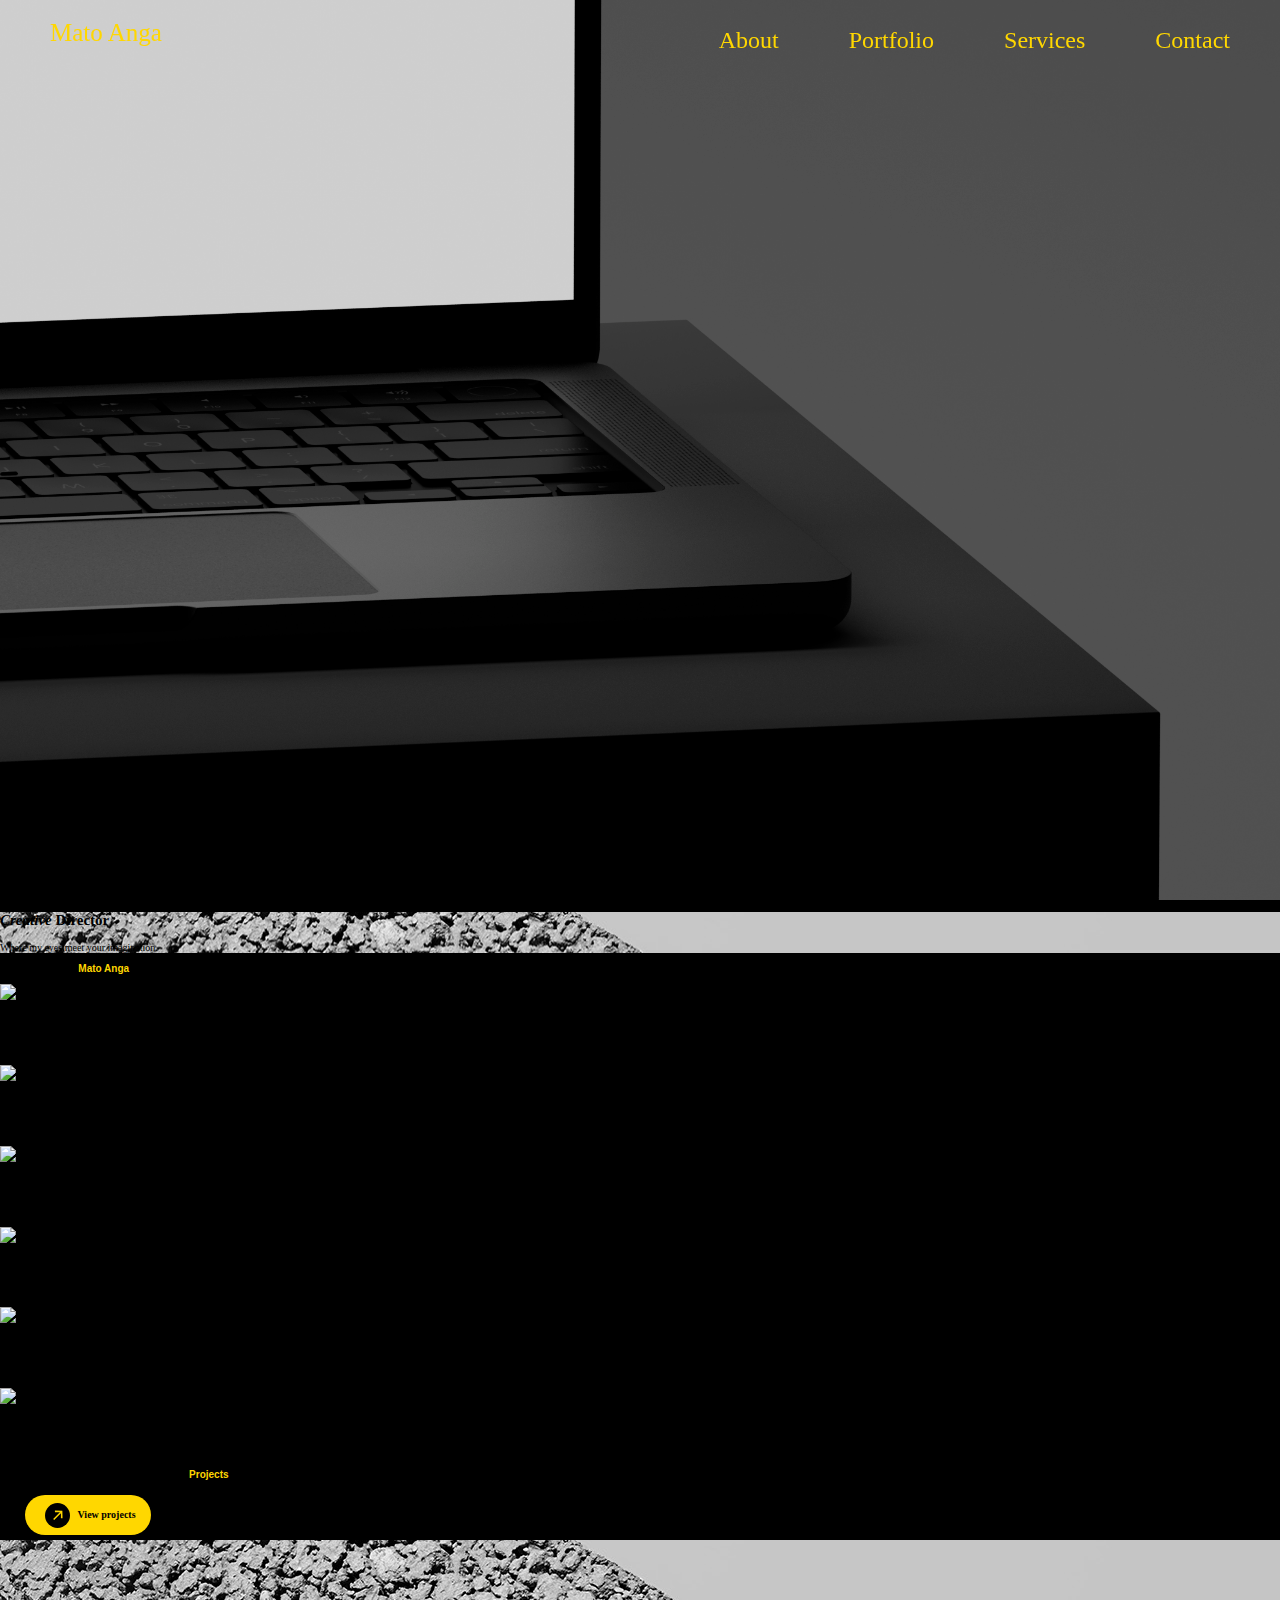
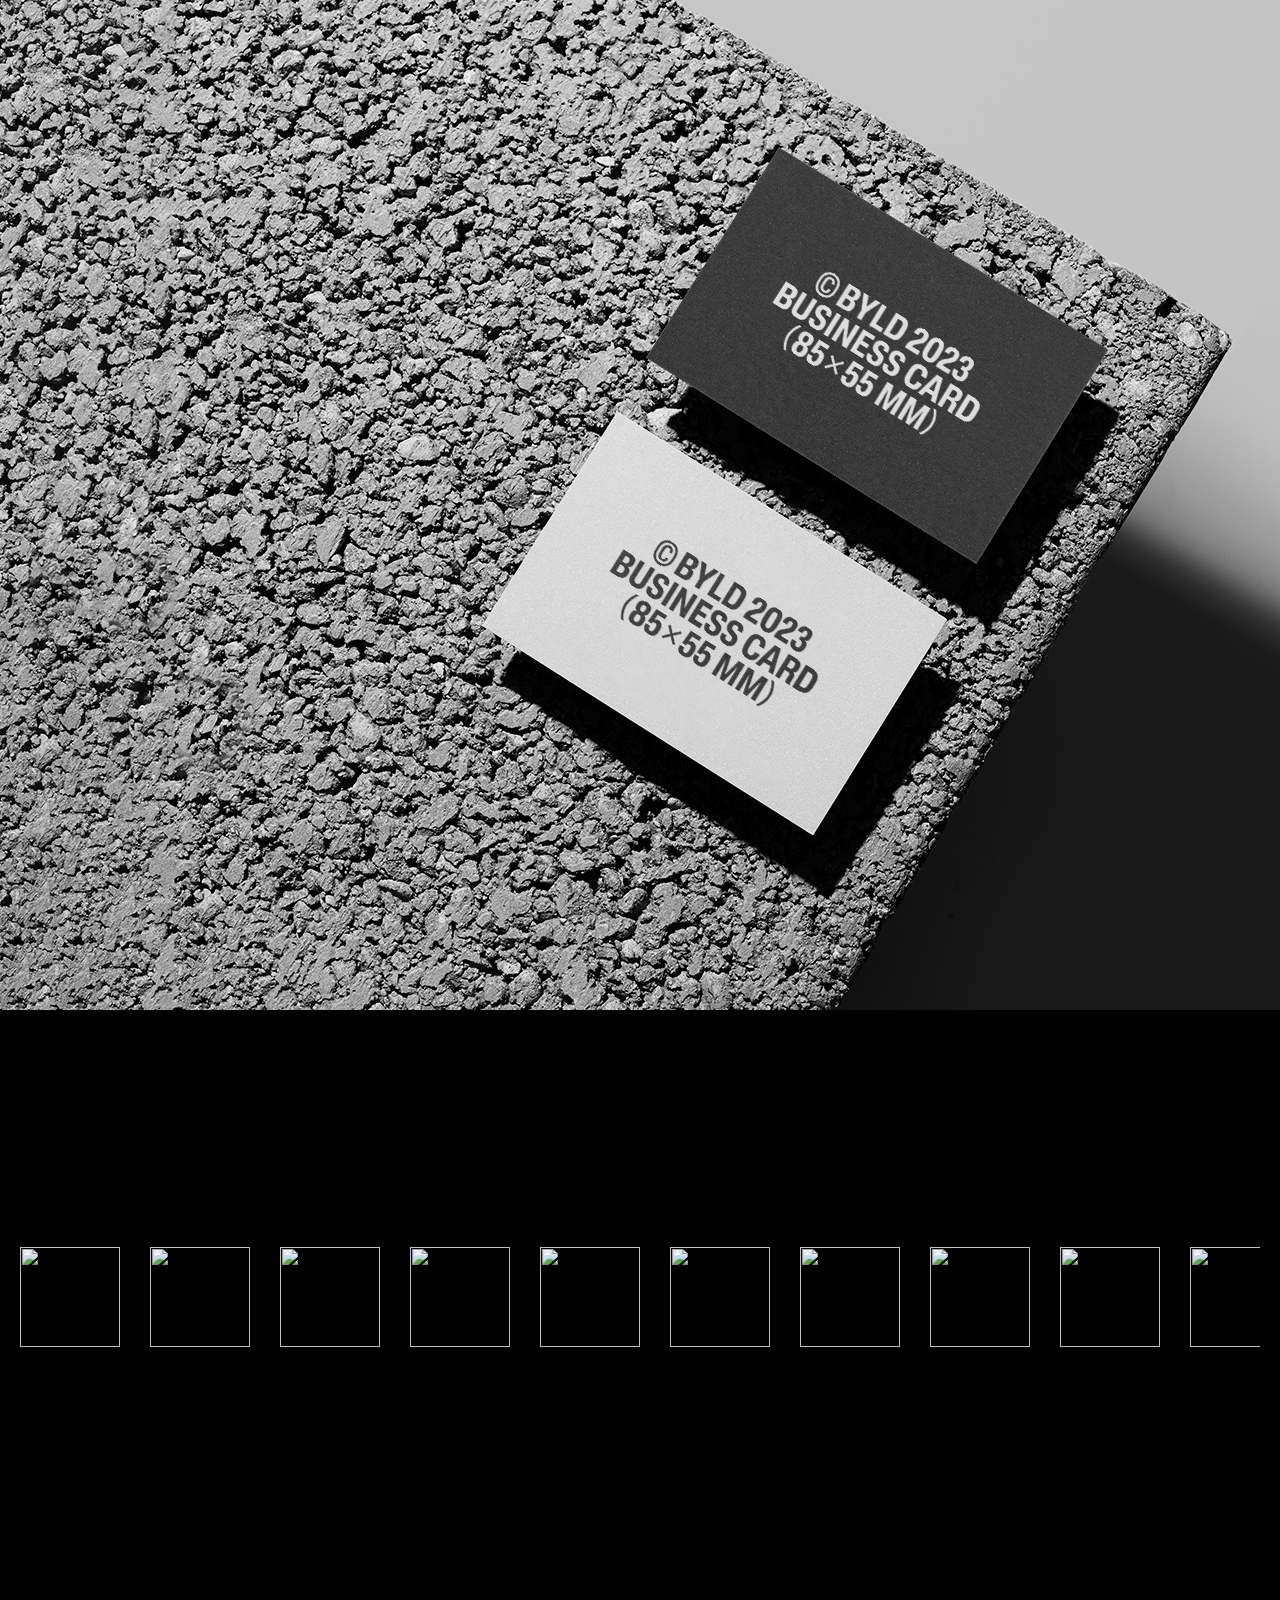
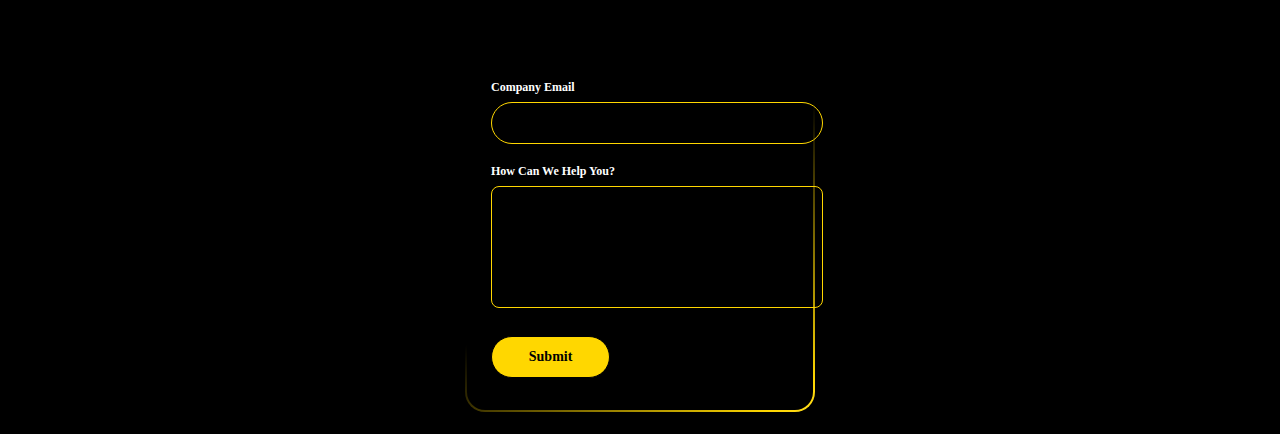
==== index.html @ 84903c24 "Update index.html" ====
<!DOCTYPE html>
<html lang="en">
<head>
    <meta charset="UTF-8">
    <meta name="viewport" content="width=device-width, initial-scale=1.0">
    <title>Mato Anga</title>
	
    <!-- Add additional meta tags, stylesheets, or scripts here -->
	<link rel="stylesheet" href="https://use.typekit.net/lsf5xpv.css">
	<link rel="stylesheet" type="text/css" href="base.css" />
<link rel="stylesheet" href="logo.css" type="text/css">
	<script>document.documentElement.className="js";</script>
    <link rel="stylesheet" href="navbar.css">
</head>
<body>
    <!-- Your content goes here -->

<nav class="nav">
        <div class="container">
            <div class="logo">
                <a href="index.html">Mato Anga</a>
            </div>
            <div id="mainListDiv" class="main_list">
                <ul class="navlinks">
                    <li><a href="about.html">About</a></li>
                    <li><a href="#">Portfolio</a></li>
                    <li><a href="#">Services</a></li>
                    <li><a href="#">Contact</a></li>
                </ul>
            </div>
            <span class="navTrigger">
                <i></i>
                <i></i>
                <i></i>
            </span>
        </div>
    </nav>

    <section class="home">
    </section>

    <!-- Add additional HTML elements as needed -->
		<main>
			<header class="frame frame--header" style="background-image:url(Cardo.jpg);">
				
				<div class="frame__heading">
					<h2 class="content__title"><i>Creative</i> Director</h2>
					<p class="text-meta">Where my eyes meet your imagination.</p>
				</div>
			</header>
			<div class="content content--highlight content--intro">
				<p class="text-large">Enter the Realm of <b>Mato Anga</b>, a Design Virtuoso with a Distinctive Flair. Here, Innovation Flourishes in Every Pixel, Transforming Your Imagination into Stunning Reality.</p>
			</div>


			<div class="wrap">
				<div class="content content--sticky content--grid bg-1">
					<img class="content__img content__img--large content__img--left" src="Brand1.jpg" />
					<h2 class="content__title"><i>Paper</i>Clip</h2>
					<p class="content__text content__text--left text-meta">&larr; View work</p>
				</div>
				<div class="content content--sticky content--grid bg-2">
					<img class="content__img content__img--large content__img--left" src="Brand2 .jpg" />
					<h2 class="content__title"><i>Berdelis</i>Architects</h2>
					<p class="content__text content__text--left text-meta">&larr; View work</p>
				</div>
				<div class="content content--sticky content--grid bg-3">
					<img class="content__img content__img--large content__img--left" src="Brand3.jpg" />
					<h2 class="content__title"><i>Blink</i></h2>
					<p class="content__text content__text--left text-meta">&larr; View work</p>
				</div>
				<div class="content content--sticky content--grid bg-4">
					<img class="content__img content__img--large content__img--left" src="Brand4.jpg" />
					<h2 class="content__title"><i>Pique</i> -Nique</h2>
					<p class="content__text content__text--left text-meta">&larr; View work</p>
				</div>
				<div class="content content--sticky content--grid bg-5">
					<img class="content__img content__img--large content__img--left" src="Brand5.jpg" />
					<h2 class="content__title"><i>Buorgoise</i> Paris</h2>
					<p class="content__text content__text--left text-meta">&larr; View work</p>
				</div>
				<div class="content content--sticky content--grid bg-6">
					<img class="content__img content__img--large content__img--left" src="Brand6.jpg" />
					<h2 class="content__title"><i>Refire</i></h2>
					<p class="content__text content__text--left text-meta">&larr; View work</p>
				</div>
			</div>
			
			<div class="content content--highlight content--outro">
				<p class="text-large">Embark on a Creative Adventure:
 Explore Our <b>Projects</b> and Bring Your Brand's Story to Life</p> 

<a style="--clr: #7808d0" class="button" href="about.html">
            <span class="button__icon-wrapper">
                <svg width="10" class="button__icon-svg" xmlns="http://www.w3.org/2000/svg" fill="none" viewBox="0 0 14 15">
                    <path fill="currentColor" d="M13.376 11.552l-.264-10.44-10.44-.24.024 2.28 6.96-.048L.2 12.56l1.488 1.488 9.432-9.432-.048 6.912 2.304.024z"></path>
                </svg>
                
                <svg class="button__icon-svg  button__icon-svg--copy" xmlns="http://www.w3.org/2000/svg" width="10" fill="none" viewBox="0 0 14 15">
                    <path fill="currentColor" d="M13.376 11.552l-.264-10.44-10.44-.24.024 2.28 6.96-.048L.2 12.56l1.488 1.488 9.432-9.432-.048 6.912 2.304.024z"></path>
                </svg>
            </span>
            View projects
        </a>

				<img class="content__img spacer" src="Cardo.jpg" />
			</div>

		</main>


<br>
<br>
<br>
<br>
<br>

<h2 class="content__title"><i>Our Clients</i></h2>
<div class="slider">
  <div class="slide-track">
    <div class="slide">
      <div class="image-container">
        <img src="Brand2.jpg" alt="">
      </div>
    </div>
    <div class="slide">
      <div class="image-container">
        <img src="Brand1.jpg" alt="">
      </div>
    </div>
    <div class="slide">
      <div class="image-container">
        <img src="Brand3.jpg" alt="">
      </div>
    </div>
    <div class="slide">
      <div class="image-container">
        <img src="Brand4.jpg" alt="">
      </div>
    </div>
    <div class="slide">
      <div class="image-container">
        <img src="Brand5.jpg" alt="">
      </div>
    </div>

    <div class="slide">
      <div class="image-container">
        <img src="Brand6.JPG" alt="">
      </div>
    </div>

<div class="slide">
      <div class="image-container">
        <img src="Brand2.jpg" alt="">
      </div>
    </div>
    <div class="slide">
      <div class="image-container">
        <img src="Brand1.jpg" alt="">
      </div>
    </div>
    <div class="slide">
      <div class="image-container">
        <img src="Brand3.jpg" alt="">
      </div>
    </div>
    <div class="slide">
      <div class="image-container">
        <img src="brand4.jpg" alt="">
      </div>
    </div>
    <div class="slide">
      <div class="image-container">
        <img src="brand5.jpg" alt="">
      </div>
    </div>

    <div class="slide">
      <div class="image-container">
        <img src="brand6.jpg" alt="">
      </div>
    </div>

<div class="slide">
      <div class="image-container">
        <img src="brand2.jpg" alt="">
      </div>
    </div>
    <div class="slide">
      <div class="image-container">
        <img src="brand1.jpg" alt="">
      </div>
    </div>
    <div class="slide">
      <div class="image-container">
        <img src="brand3.jpg" alt="">
      </div>
    </div>
    <div class="slide">
      <div class="image-container">
        <img src="brand4.jpg" alt="">
      </div>
    </div>
    <div class="slide">
      <div class="image-container">
        <img src="brand5.jpg" alt="">
      </div>
    </div>

    <div class="slide">
      <div class="image-container">
        <img src="brand6.jpg" alt="">
      </div>
    </div>
    <!-- Add more slides with image containers as needed -->
  </div>
</div>

<br>
<br>
<br>
<br>
<br>
<br>
<br>
<br>
<br>
<br>
<br>
<br>


<h2 class="content__title"><i>Let's build together</i></h2>
<br>
<br>
<br>
<br>
<div class="form-container">
      <form class="form">
        <div class="form-group">
          <label for="email">Company Email</label>
          <input required="" name="email" id="email" type="text">
        </div>
        <div class="form-group">
          <label for="textarea">How Can We Help You?</label>
          <textarea required="" cols="50" rows="10" id="textarea" name="textarea">          </textarea>
        </div>
        <button type="submit" class="form-submit-btn">Submit</button>
      </form>
    </div>

<br>
<br>

    <!-- Add scripts or additional content before the closing body tag if necessary -->
		<script src="gsap.min.js"></script>
		<script src="ScrollTrigger.min.js"></script>
		<script src="lenis.min.js"></script>
		<script src="imagesloaded.pkgd.min.js"></script>
		<script type="module" src="index.js"></script>
		<script src="navbar.js"></script>
		
		<!-- Jquery needed -->
    <script src="https://ajax.googleapis.com/ajax/libs/jquery/3.1.1/jquery.min.js"></script>
    <script src="navbar.js"></script>

<!-- Function used to shrink nav bar removing paddings and adding black background -->
    <script>
        $(window).scroll(function() {
            if ($(document).scrollTop() > 50) {
                $('.nav').addClass('affix');
                console.log("OK");
            } else {
                $('.nav').removeClass('affix');
            }
        });
    </script>

	
</body>
</html>
---- logo.css ----
body {
  background-color: #000;
}

b {
  font-weight: bold;
  color: #ffd700; /* Color code for gold */
  font-family: Arial, sans-serif; /* Change font family as needed */
}


.image-container img {
  width: 100px;
  height: 100px;
  animation: scroll 60s linear infinite;
}

.slide-track {
  width: 100%;
  display: flex;
  gap: 3em;
  overflow: hidden;
}

.slider {
  margin-top: 70px;
  background-color: black;
  padding: 8em 2em;
}

@keyframes scroll {
  0% { transform: translateX(0); }
  100% { transform: translateX(-1000%); }
}
---- navbar.css ----
@import url(https://fonts.googleapis.com/css?family=Roboto:400,300,500);
html, body {
  font-family: 100% Roboto, sans-serif;
  background-color: #000;
  background-size: cover;
  overflow-x: hidden;
  padding: 0;
  margin: 0;
  justify-content: center;
  align-items: center;
    box-sizing: border-box;
    font-size: 62.5%;
    font-size: 10px;
}

a {
  display: block;
  line-height: 50px;
  padding: 0 20px;
  color: #ffd700;
  cursor: pointer;
  -webkit-user-select: none;
  -moz-user-select: none;
  -ms-user-select: none;
  user-select: none;
}

a:hover { background: #fff; }

a:active { background: #ffd700; }

.button {
  line-height: 1;
  margin: 5px 5px 5px 25px;
  text-decoration: none;
  display: inline-flex;
  align-items: center;
  gap: .75rem;
  background-color: #ffd700;
  color: #000;
  border-radius: 10rem;
  font-weight: 600;
  padding: .75rem 1.5rem;
  padding-left: 20px;
  white-space: nowrap;
  overflow: hidden;
  text-overflow: ellipsis;
  transition: background-color .3s;
}

.button__icon-wrapper {
  flex-shrink: 0;
  width: 25px;
  height: 25px;
  position: relative;
  color: #ffd700;
  background-color: #000;
  border-radius: 50%;
  display: grid;
  place-items: center;
  overflow: hidden;
}

.button:hover {
  background-color: #fff;
}

.button:hover .button__icon-wrapper {
  color: #ffd700;
}

.button__icon-svg--copy {
  position: absolute;
  transform: translate(-150%, 150%);
}

.button:hover .button__icon-svg:first-child {
  transition: transform .3s ease-in-out;
  transform: translate(150%, -150%);
}

.button:hover .button__icon-svg--copy {
  transition: transform .3s ease-in-out .1s;
  transform: translate(0);
}


/* Navbar section */

.nav {
    width: 100%;
    height: 65px;
    position: fixed;
    line-height: 65px;
    text-align: center;
}

.nav div.logo {
    float: left;
    width: auto;
    height: auto;
    padding-left: 3rem;
}

.nav div.logo a {
    text-decoration: none;
    color: #ffd700;
    font-size: 2.5rem;
}

.nav div.logo a:hover {
    color: #fff;
}

.nav div.main_list {
    height: 65px;
    float: right;
}

.nav div.main_list ul {
    width: 100%;
    height: 65px;
    display: flex;
    list-style: none;
    margin: 0;
    padding: 0;
}

.nav div.main_list ul li {
    width: auto;
    height: 65px;
    padding: 0;
    padding-right: 3rem;
}

.nav div.main_list ul li a {
    text-decoration: none;
    color: #ffd700;
    line-height: 65px;
    font-size: 2.4rem;
}

.nav div.main_list ul li a:hover {
    color: #fff;
}


/* Home section */

.home {
    width: 100%;
    height: 100vh;
    background-image: url(Hero.jpg);
    background-position: center;
	background-size:cover;
	background-repeat: no-repeat;
}

.navTrigger {
    display: none;
}

.nav {
    padding-top: 8px;
    padding-bottom: 20px;
    -webkit-transition: all 0.4s ease;
    transition: all 0.4s ease;
}


/* Media qurey section */

@media screen and (min-width: 768px) and (max-width: 1024px) {
    .container {
        margin: 0;
    }
}

@media screen and (max-width:768px) {
    .navTrigger {
        display: block;
    }
    .nav div.logo {
        margin-left: 15px;
    }
    .nav div.main_list {
        width: 100%;
        height: 0;
        overflow: hidden;
    }
    .nav div.show_list {
        height: auto;
        display: none;
    }
    .nav div.main_list ul {
        flex-direction: column;
        width: 100%;
        height: 100vh;
        right: 0;
        left: 0;
        bottom: 0;
        background-color: #111;
        /*same background color of navbar*/
        background-position: center top;
    }
    .nav div.main_list ul li {
        width: 100%;
        text-align: right;
    }
    .nav div.main_list ul li a {
        text-align: center;
        width: 100%;
        font-size: 3rem;
        padding: 20px;
    }
    .nav div.media_button {
        display: block;
    }
}


/* Animation */
/* Inspiration taken from Dicson https://codemyui.com/simple-hamburger-menu-x-mark-animation/ */

.navTrigger {
    cursor: pointer;
    width: 30px;
    height: 25px;
    margin: auto;
    position: absolute;
    right: 30px;
    top: 0;
    bottom: 0;
}

.navTrigger i {
    background-color: #fff;
    border-radius: 2px;
    content: '';
    display: block;
    width: 100%;
    height: 4px;
}

.navTrigger i:nth-child(1) {
    -webkit-animation: outT 0.8s backwards;
    animation: outT 0.8s backwards;
    -webkit-animation-direction: reverse;
    animation-direction: reverse;
}

.navTrigger i:nth-child(2) {
    margin: 5px 0;
    -webkit-animation: outM 0.8s backwards;
    animation: outM 0.8s backwards;
    -webkit-animation-direction: reverse;
    animation-direction: reverse;
}

.navTrigger i:nth-child(3) {
    -webkit-animation: outBtm 0.8s backwards;
    animation: outBtm 0.8s backwards;
    -webkit-animation-direction: reverse;
    animation-direction: reverse;
}

.navTrigger.active i:nth-child(1) {
    -webkit-animation: inT 0.8s forwards;
    animation: inT 0.8s forwards;
}

.navTrigger.active i:nth-child(2) {
    -webkit-animation: inM 0.8s forwards;
    animation: inM 0.8s forwards;
}

.navTrigger.active i:nth-child(3) {
    -webkit-animation: inBtm 0.8s forwards;
    animation: inBtm 0.8s forwards;
}

@-webkit-keyframes inM {
    50% {
        -webkit-transform: rotate(0deg);
    }
    100% {
        -webkit-transform: rotate(45deg);
    }
}

@keyframes inM {
    50% {
        transform: rotate(0deg);
    }
    100% {
        transform: rotate(45deg);
    }
}

@-webkit-keyframes outM {
    50% {
        -webkit-transform: rotate(0deg);
    }
    100% {
        -webkit-transform: rotate(45deg);
    }
}

@keyframes outM {
    50% {
        transform: rotate(0deg);
    }
    100% {
        transform: rotate(45deg);
    }
}

@-webkit-keyframes inT {
    0% {
        -webkit-transform: translateY(0px) rotate(0deg);
    }
    50% {
        -webkit-transform: translateY(9px) rotate(0deg);
    }
    100% {
        -webkit-transform: translateY(9px) rotate(135deg);
    }
}

@keyframes inT {
    0% {
        transform: translateY(0px) rotate(0deg);
    }
    50% {
        transform: translateY(9px) rotate(0deg);
    }
    100% {
        transform: translateY(9px) rotate(135deg);
    }
}

@-webkit-keyframes outT {
    0% {
        -webkit-transform: translateY(0px) rotate(0deg);
    }
    50% {
        -webkit-transform: translateY(9px) rotate(0deg);
    }
    100% {
        -webkit-transform: translateY(9px) rotate(135deg);
    }
}

@keyframes outT {
    0% {
        transform: translateY(0px) rotate(0deg);
    }
    50% {
        transform: translateY(9px) rotate(0deg);
    }
    100% {
        transform: translateY(9px) rotate(135deg);
    }
}

@-webkit-keyframes inBtm {
    0% {
        -webkit-transform: translateY(0px) rotate(0deg);
    }
    50% {
        -webkit-transform: translateY(-9px) rotate(0deg);
    }
    100% {
        -webkit-transform: translateY(-9px) rotate(135deg);
    }
}

@keyframes inBtm {
    0% {
        transform: translateY(0px) rotate(0deg);
    }
    50% {
        transform: translateY(-9px) rotate(0deg);
    }
    100% {
        transform: translateY(-9px) rotate(135deg);
    }
}

@-webkit-keyframes outBtm {
    0% {
        -webkit-transform: translateY(0px) rotate(0deg);
    }
    50% {
        -webkit-transform: translateY(-9px) rotate(0deg);
    }
    100% {
        -webkit-transform: translateY(-9px) rotate(135deg);
    }
}

@keyframes outBtm {
    0% {
        transform: translateY(0px) rotate(0deg);
    }
    50% {
        transform: translateY(-9px) rotate(0deg);
    }
    100% {
        transform: translateY(-9px) rotate(135deg);
    }
}

.affix {
    padding: 0;
    background-color: #111;
}






.myH2 {
	text-align:center;
	font-size: 4rem;
}
.myP {
	text-align: justify;
	padding-left:15%;
	padding-right:15%;
	font-size: 20px;
}
@media all and (max-width:700px){
	.myP {
		padding:2%;
	}
}

/* Form */
.form-container {
  width: 350px;
  background: linear-gradient(#000, #000) padding-box,
              linear-gradient(145deg, transparent 35%,#ffd700, #fff) border-box;
  border: 2px solid transparent;
  padding: 32px 24px;
  font-size: 14px;
  font-family: inherit;
  color: #ffd700;
  display: flex;
  flex-direction: column;
  gap: 20px;
  box-sizing: border-box;
  border-radius: 20px;
  background-size: 200% 100%;
  animation: gradient 5s ease infinite;
  margin: auto; /* Center the form horizontally */
}

/* Responsive styles */
@media screen and (max-width: 600px) {
  .form-container {
    width: 90%; /* Adjust width for smaller screens */
  }
}

@keyframes gradient {
  0% {
    background-position: 0% 50%;
  }
  50% {
    background-position: 100% 50%;
  }
  100% {
    background-position: 0% 50%;
  }
}

.form-container button:active {
  scale: 0.95;
}

.form-container .form {
  display: flex;
  flex-direction: column;
  gap: 20px;
}

.form-container .form-group {
  display: flex;
  flex-direction: column;
  gap: 2px;
}

.form-container .form-group label {
  display: block;
  margin-bottom: 5px;
  color: #fff;
  font-weight: 600;
  font-size: 12px;
}

.form-container .form-group input {
  width: 100%;
  padding: 12px 16px;
  border-radius: 10rem;
  color: #fff;
  font-family: inherit;
  background-color: transparent;
  border: 1px solid #ffd700;
}

.form-container .form-group textarea {
  width: 100%;
  padding: 12px 16px;
  border-radius: 8px;
  resize: none;
  color: #fff;
  height: 96px;
  border: 1px solid #ffd700;
  background-color: transparent;
  font-family: inherit;
}

.form-container .form-group input::placeholder {
  opacity: 0.5;
}

.form-container .form-group input:focus {
  outline: none;
  border-color: #ffd700;
}

.form-container .form-group textarea:focus {
  outline: none;
  border-color: #ffd700;
}

.form-container .form-submit-btn {
  display: flex;
  align-items: flex-start;
  justify-content: center;
  align-self: flex-start;
  font-family: inherit;
  color: #000;
  font-weight: 600;
  width: 40%;
  background: #ffd700;
  border: 1px solid #000;
  padding: 12px 16px;
  font-size: inherit;
  gap: 8px;
  margin-top: 8px;
  cursor: pointer;
  border-radius: 10rem;
}

.form-container .form-submit-btn:hover {
  background-color: #fff;
  border-color: #ffd700;
}
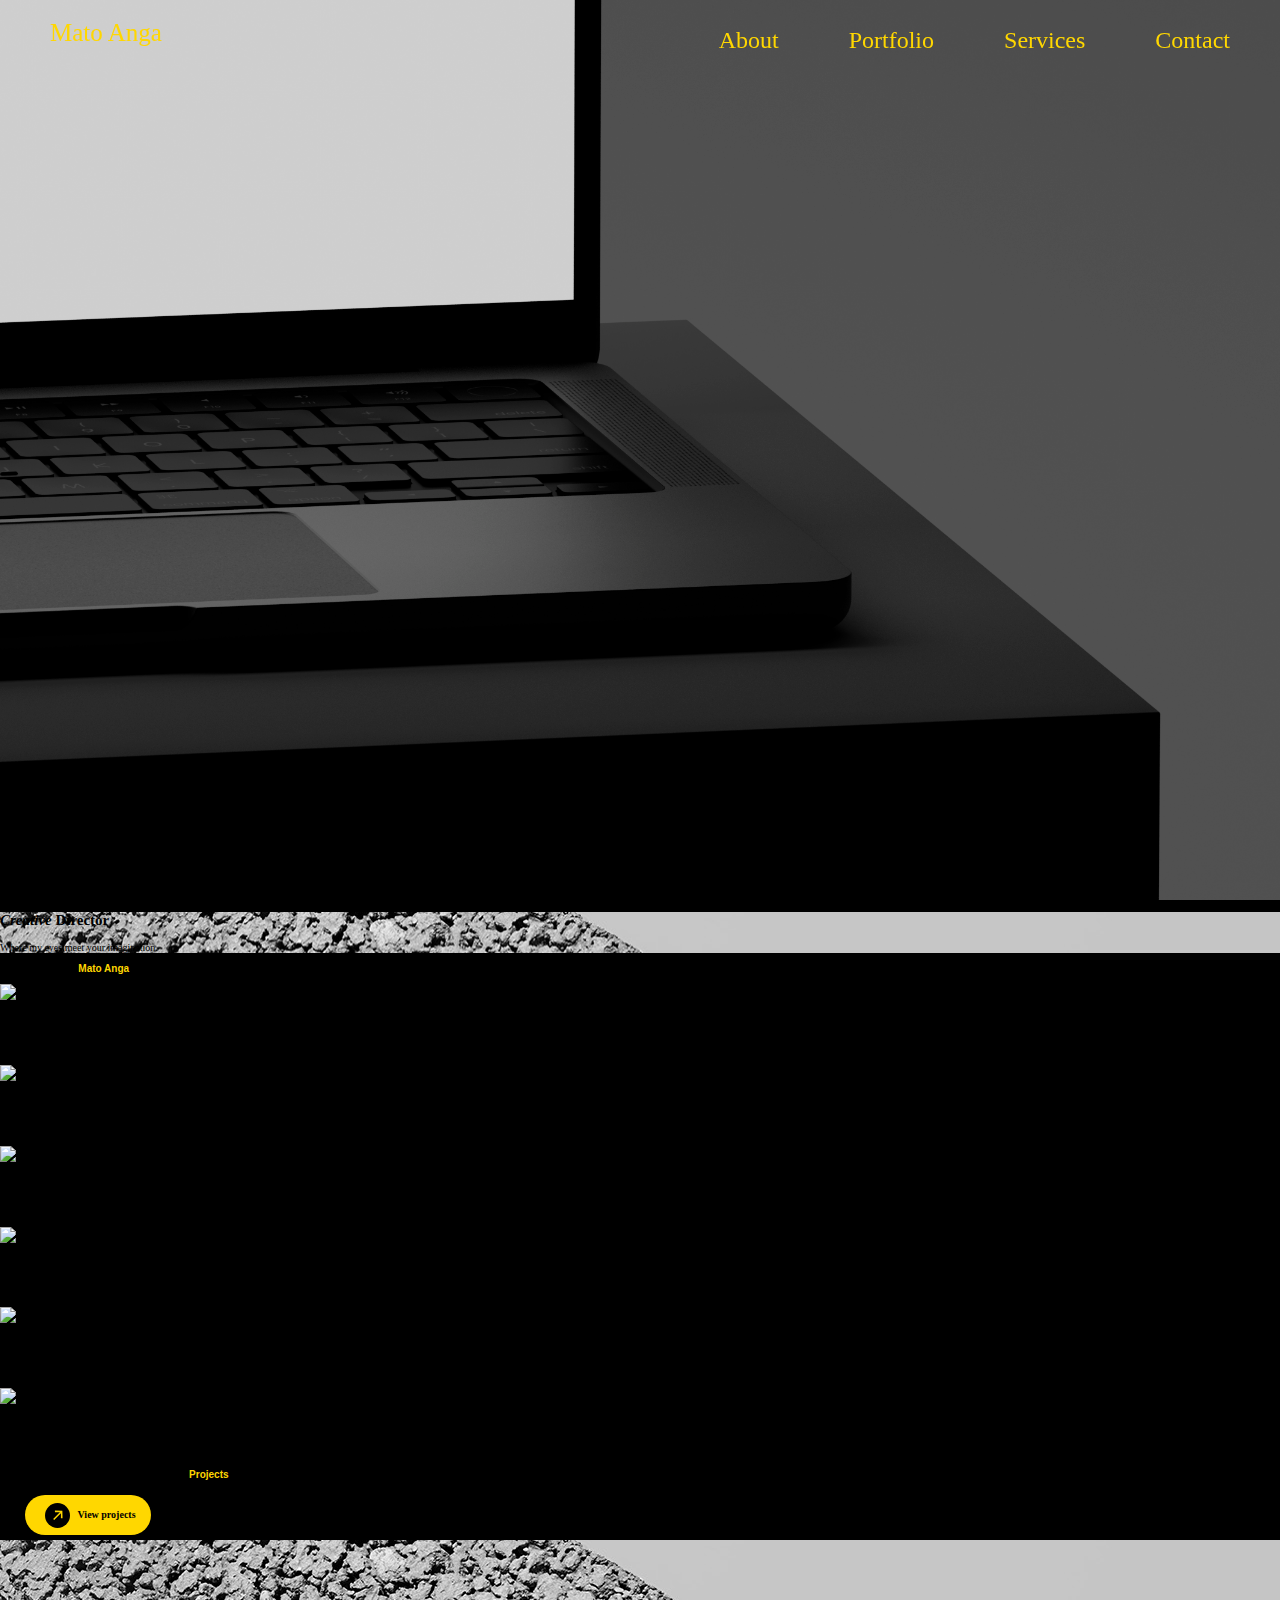
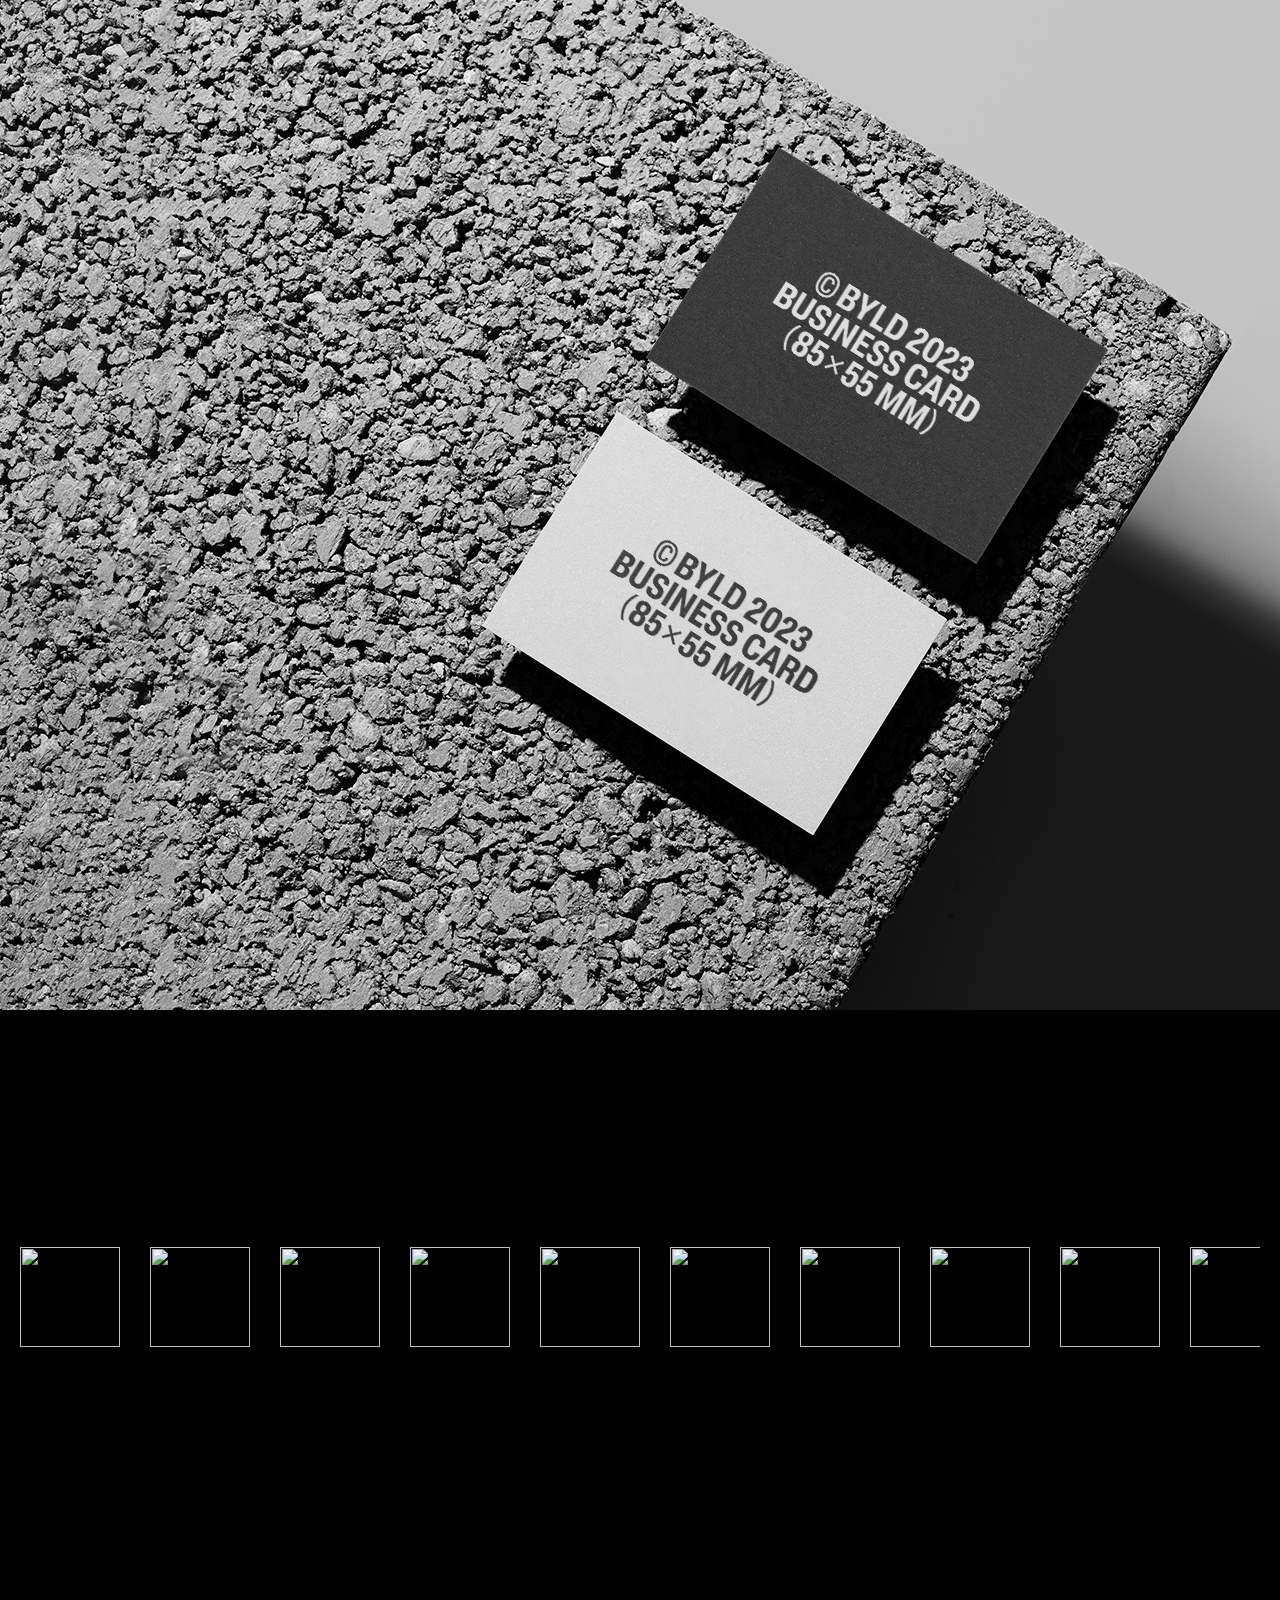
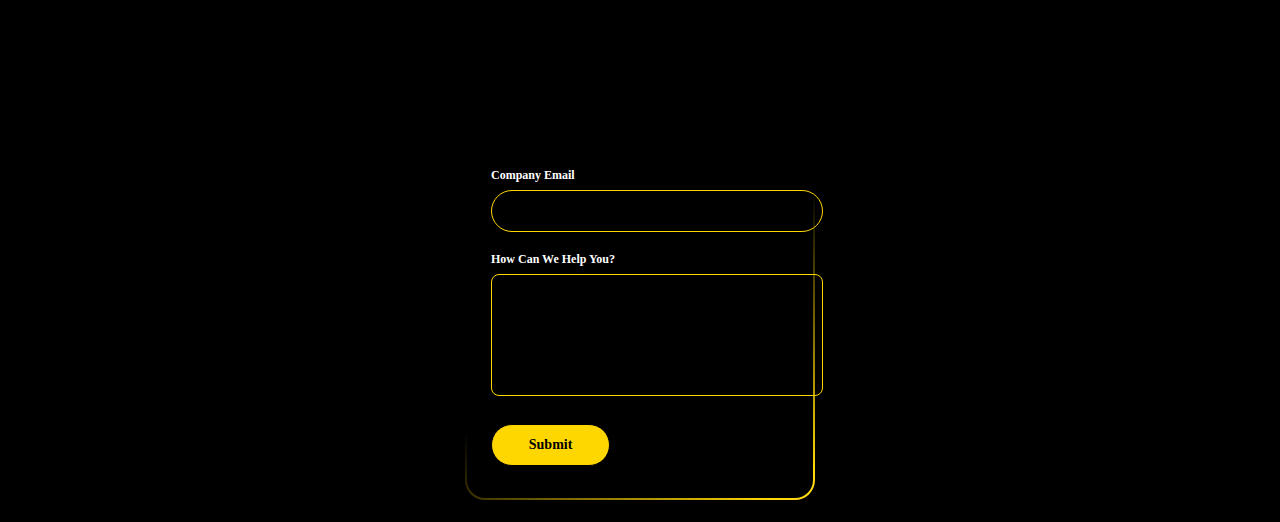
==== commit 92cda15b: "Update index.html" ====
--- a/index.html
+++ b/index.html
@@ -229,6 +229,14 @@
 <br>
 <br>
 <br>
+<br>
+<br>
+<br>
+<br>
+<br>
+<br>
+<br>
+<br>
 
 
 <h2 class="content__title"><i>Let's build together</i></h2>
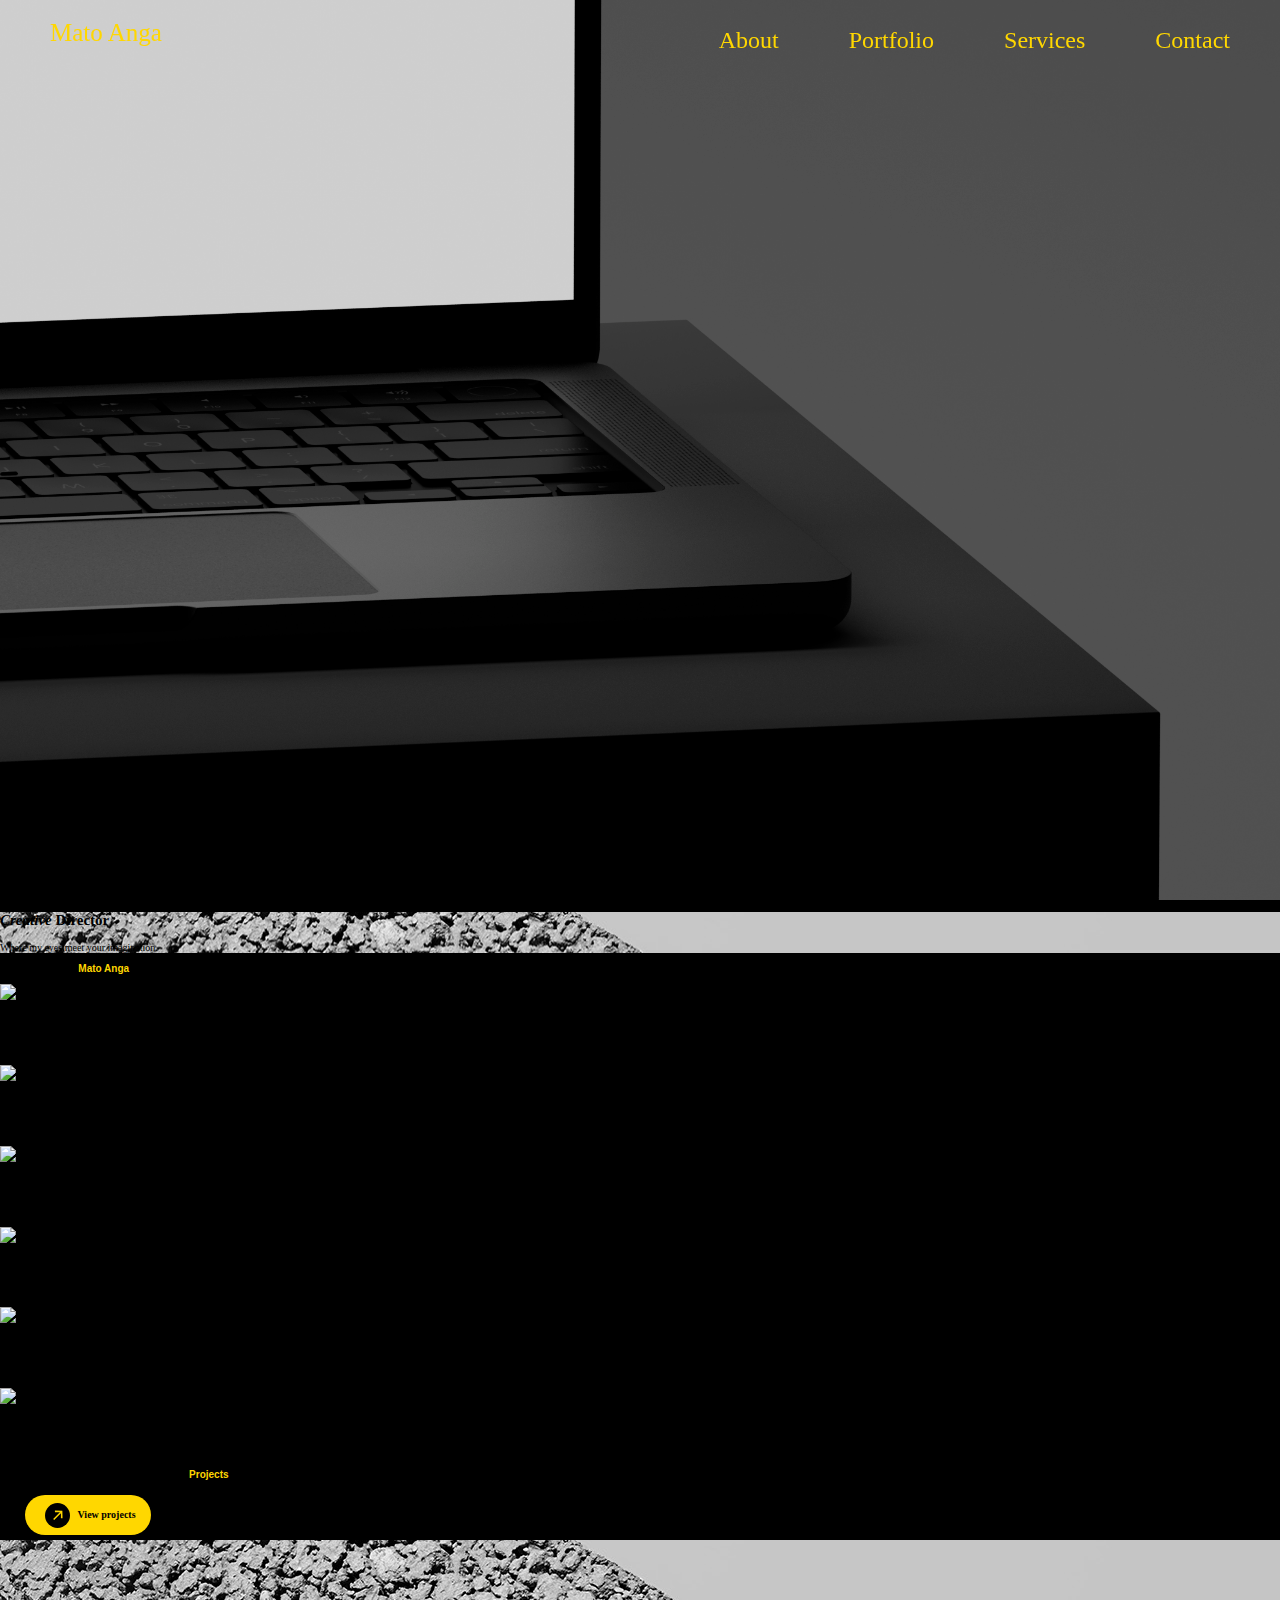
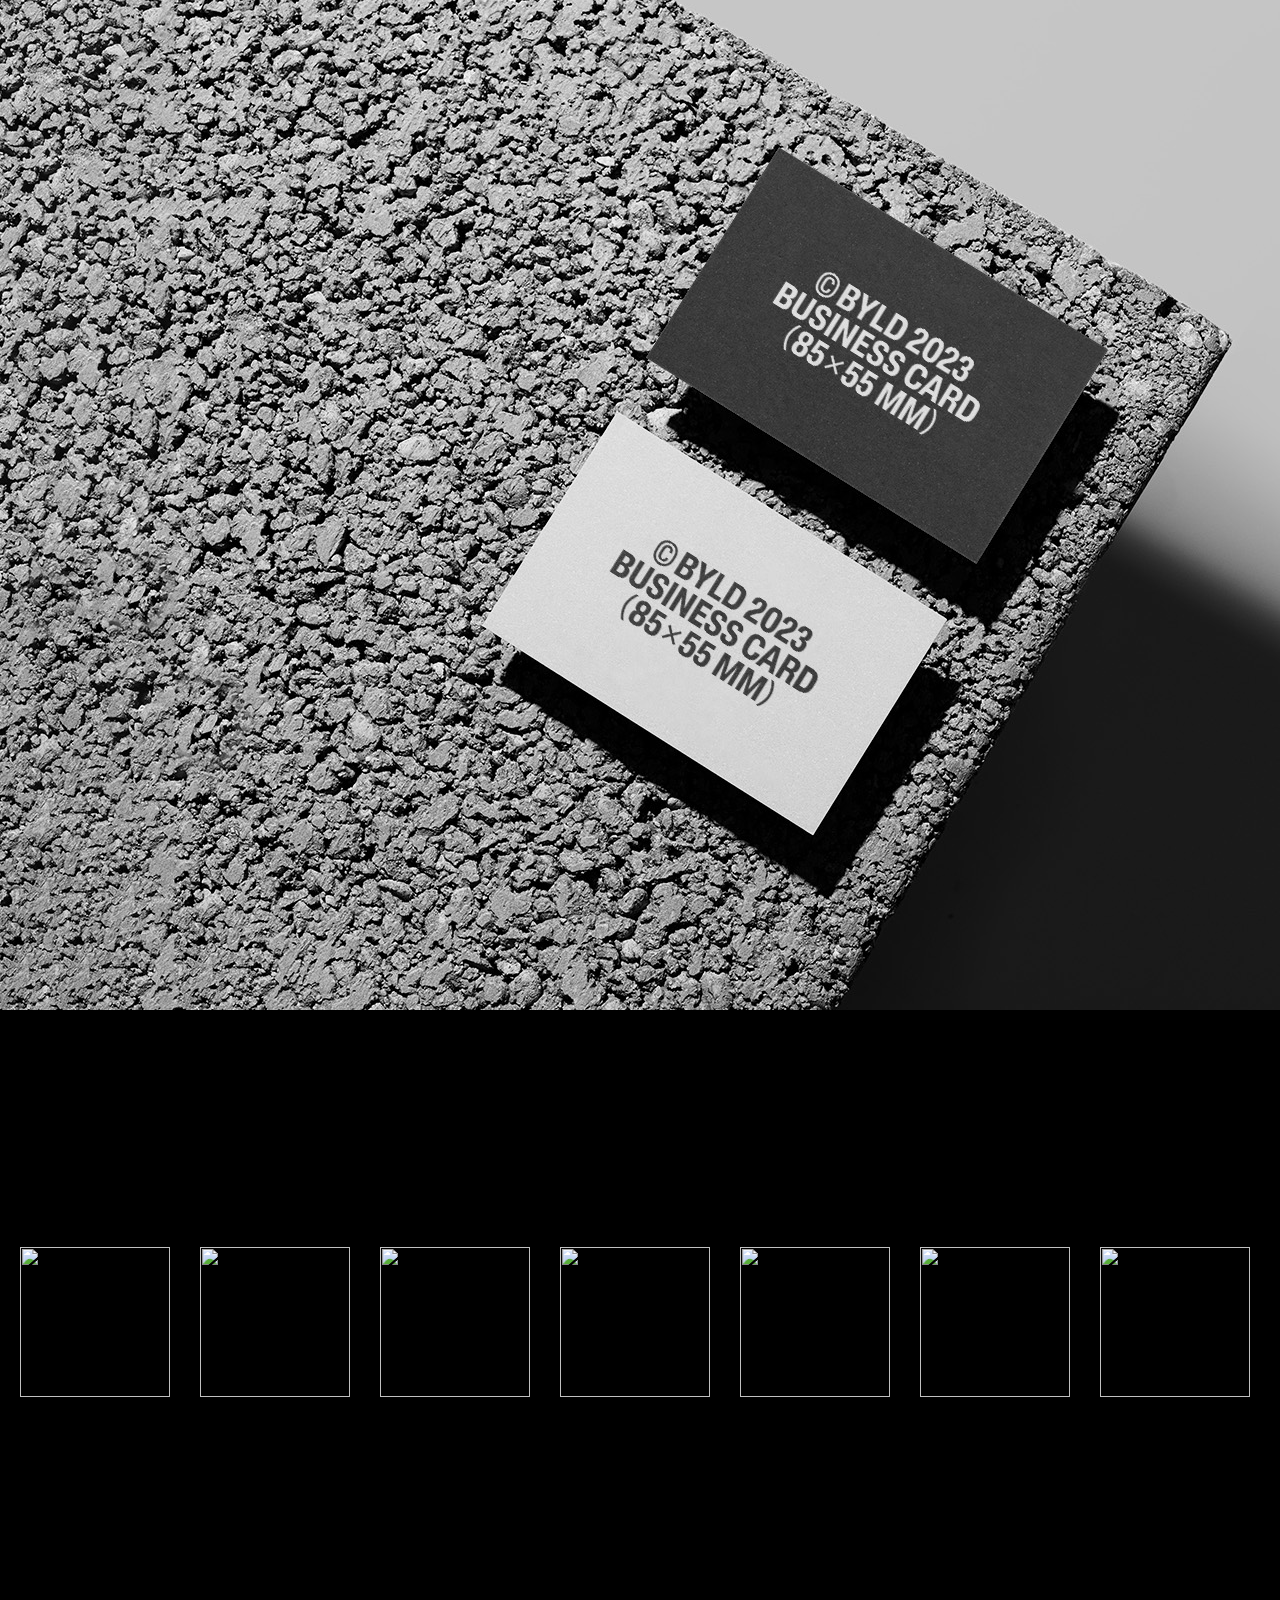
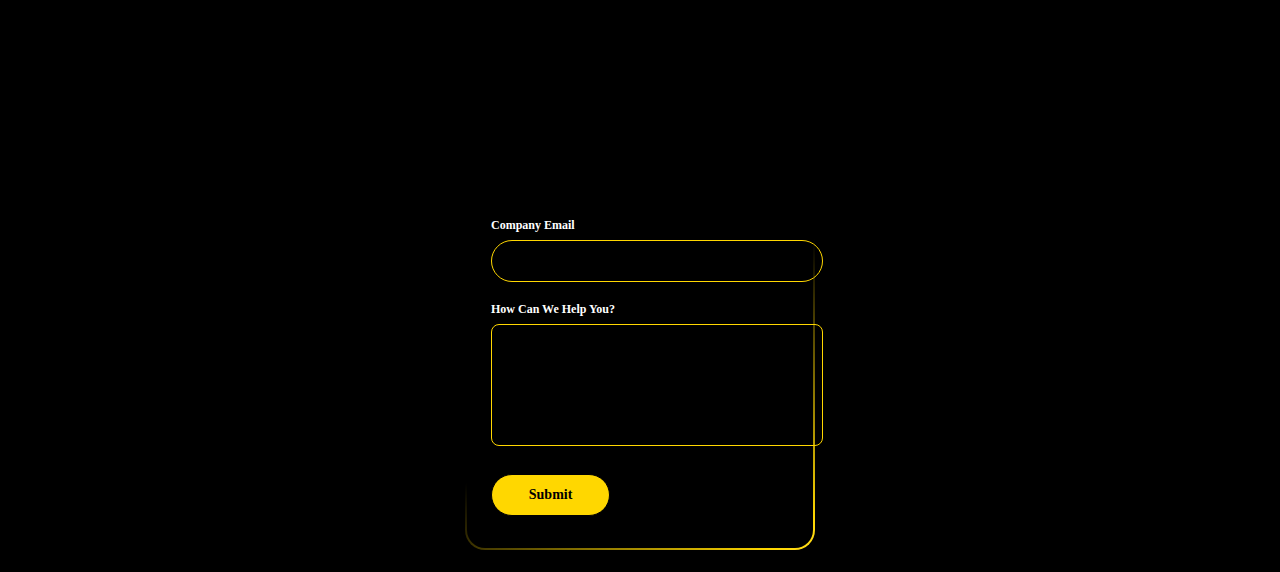
==== commit 4775a575: "Update index.html" ====
--- a/index.html
+++ b/index.html
@@ -120,7 +120,7 @@
   <div class="slide-track">
     <div class="slide">
       <div class="image-container">
-        <img src="Brand2.jpg" alt="">
+        <img src="Brand2 .jpg" alt="">
       </div>
     </div>
     <div class="slide">
@@ -152,7 +152,7 @@
 
 <div class="slide">
       <div class="image-container">
-        <img src="Brand2.jpg" alt="">
+        <img src="Brand2 .jpg" alt="">
       </div>
     </div>
     <div class="slide">
@@ -184,7 +184,7 @@
 
 <div class="slide">
       <div class="image-container">
-        <img src="brand2.jpg" alt="">
+        <img src="brand 2.jpg" alt="">
       </div>
     </div>
     <div class="slide">
--- a/logo.css
+++ b/logo.css
@@ -10,9 +10,9 @@
 
 
 .image-container img {
-  width: 100px;
-  height: 100px;
-  animation: scroll 60s linear infinite;
+  width: 150px;
+  height: 150px;
+  animation: scroll 20s linear infinite;
 }
 
 .slide-track {
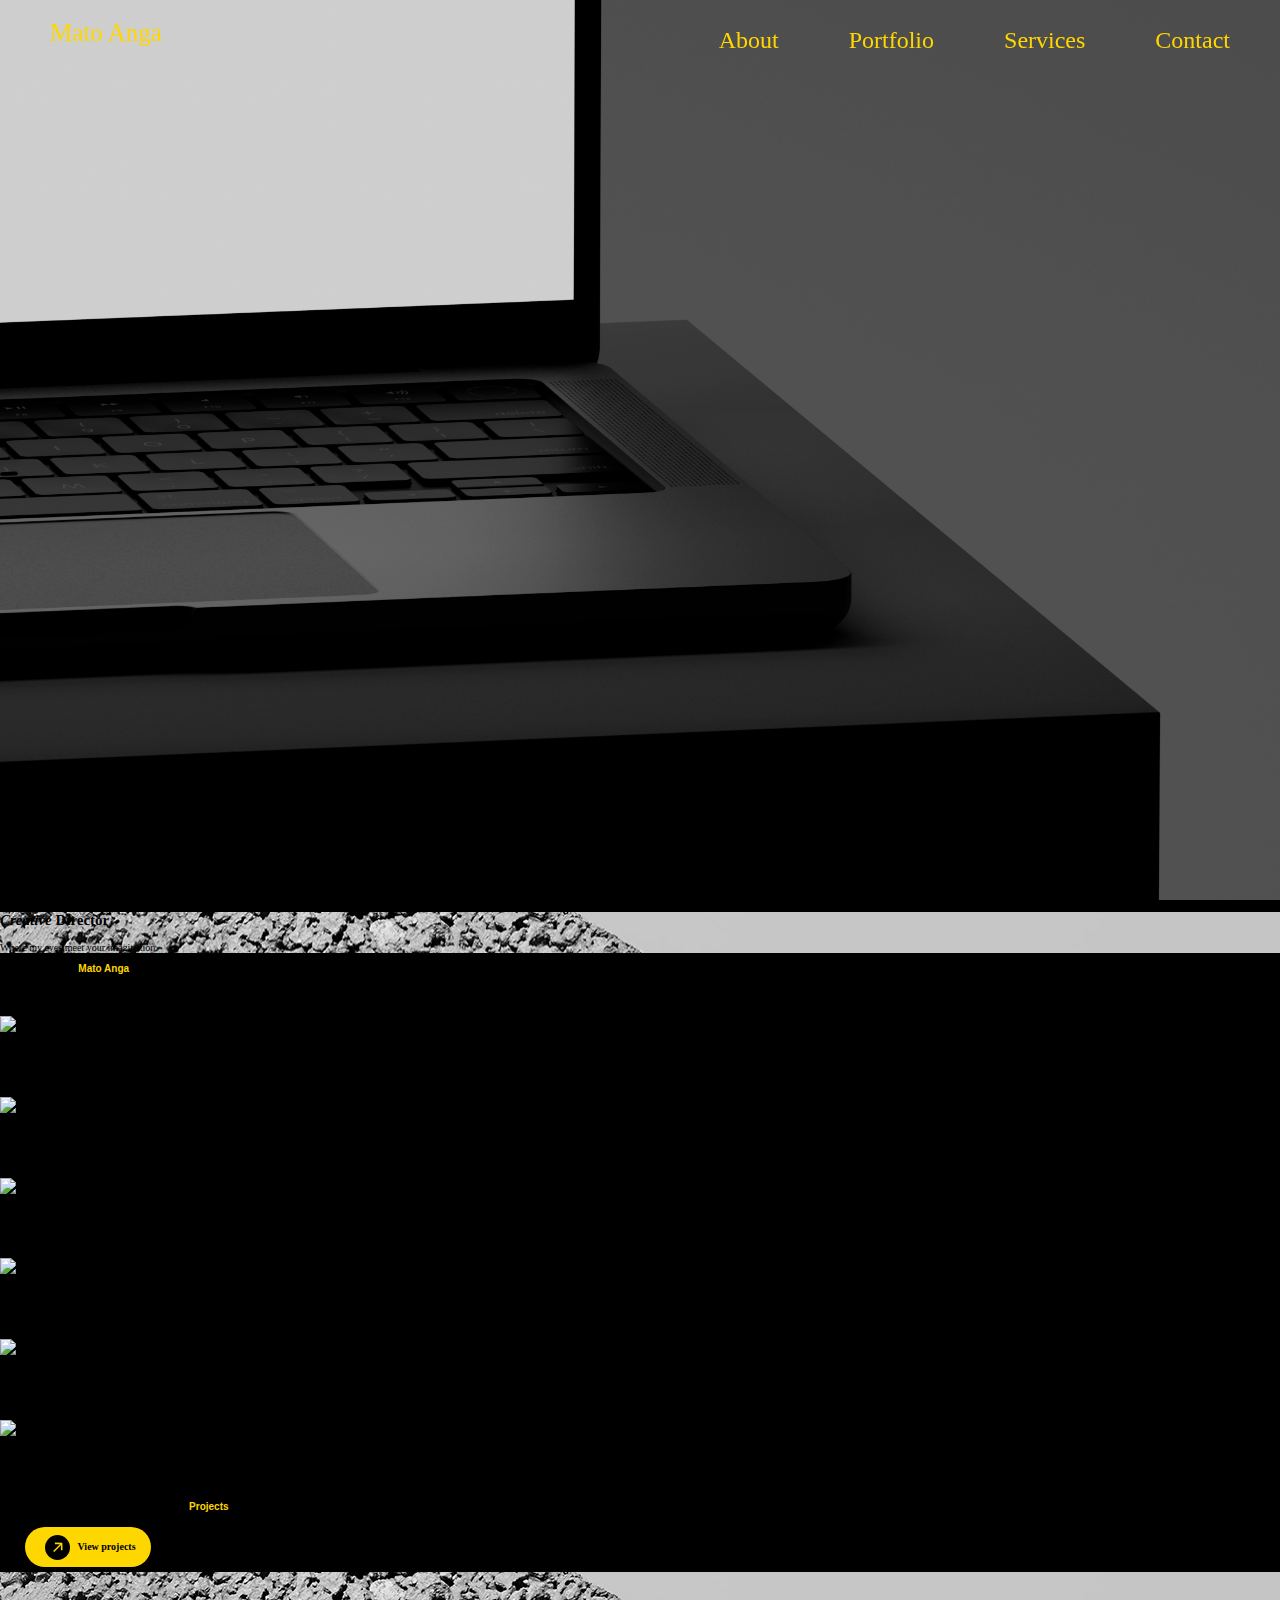
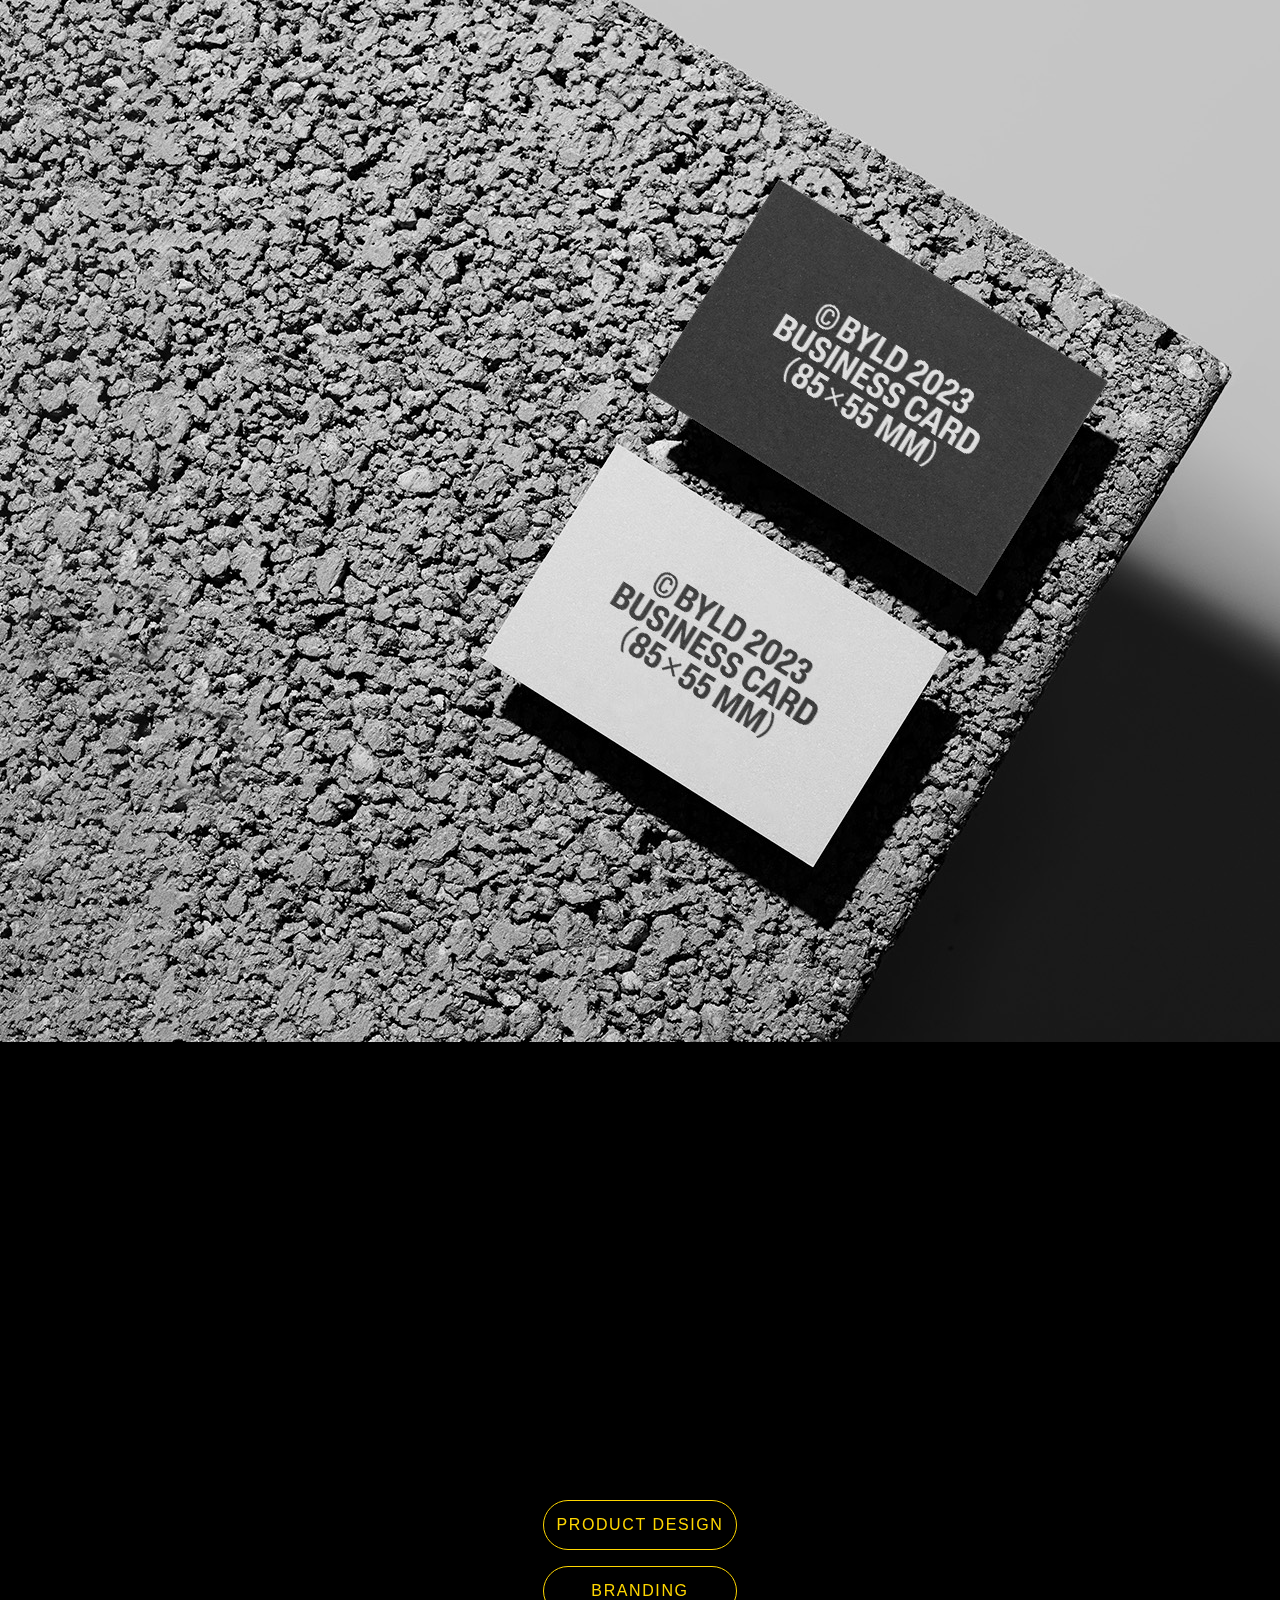
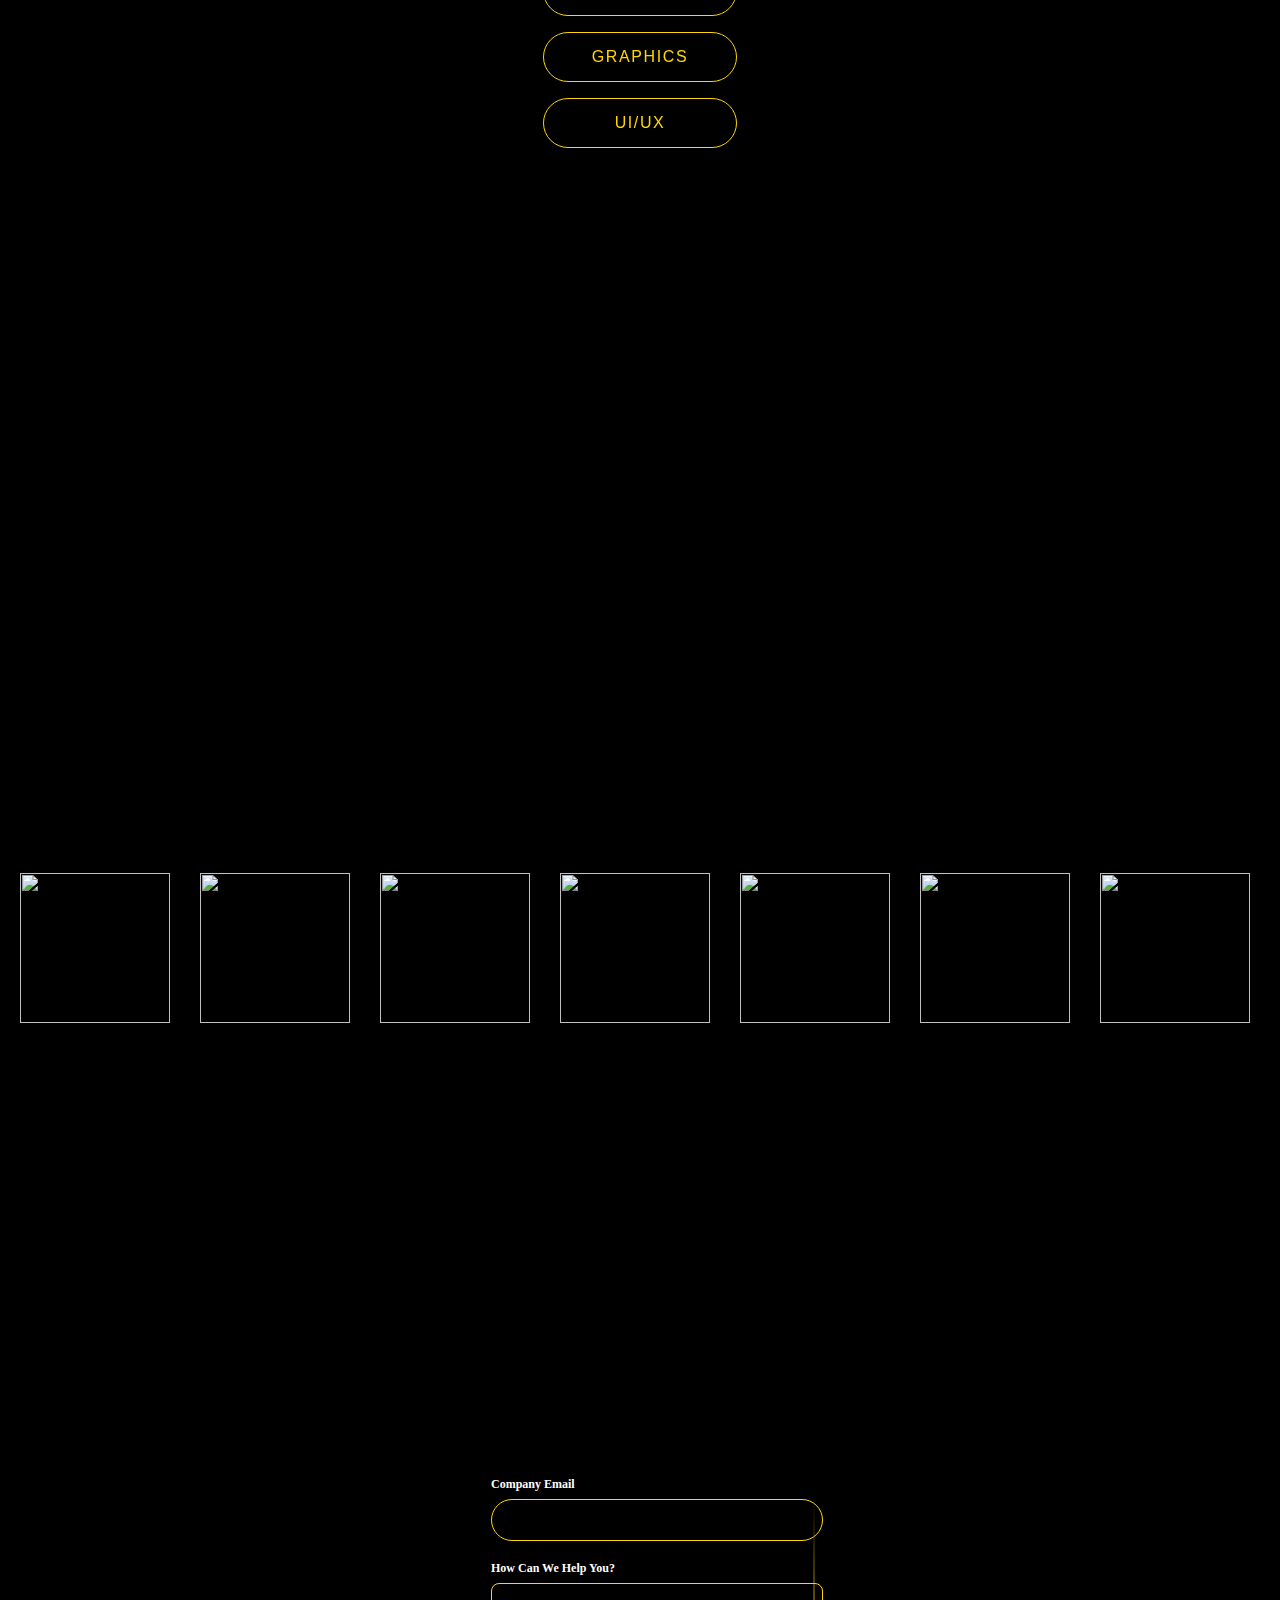
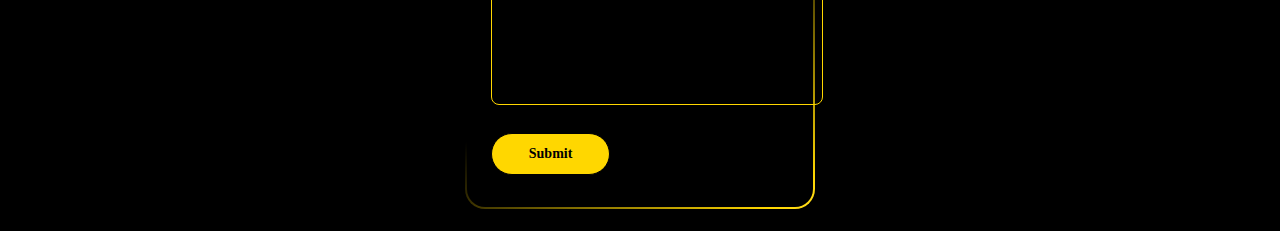
==== commit 2c7ad1c2: "Update index.html" ====
--- a/index.html
+++ b/index.html
@@ -9,6 +9,7 @@
 	<link rel="stylesheet" href="https://use.typekit.net/lsf5xpv.css">
 	<link rel="stylesheet" type="text/css" href="base.css" />
 <link rel="stylesheet" href="logo.css" type="text/css">
+<link rel="stylesheet" href="expertise.css" type="text/css">
 	<script>document.documentElement.className="js";</script>
     <link rel="stylesheet" href="navbar.css">
 </head>
@@ -53,6 +54,9 @@
 			</div>
 
 
+
+<h2 class="content__title"><i>Latest</i>Projects</h2>
+
 			<div class="wrap">
 				<div class="content content--sticky content--grid bg-1">
 					<img class="content__img content__img--large content__img--left" src="Brand1.jpg" />
@@ -108,14 +112,59 @@
 
 		</main>
 
-
-<br>
-<br>
-<br>
-<br>
-<br>
-
-<h2 class="content__title"><i>Our Clients</i></h2>
+<br>
+<br>
+<br>
+<br>
+<h2 class="content__title"><i>E</i>xpertise</h2>
+
+<br>
+<br>
+<br>
+<br>
+<div class="custom-nav">
+    <ul>
+      <li>
+        Product Design
+        <span></span><span></span><span></span><span></span>
+      </li>
+      <li>
+        Branding
+        <span></span><span></span><span></span><span></span>
+      </li>
+      <li>
+        Graphics
+        <span></span><span></span><span></span><span></span>
+      </li>
+      <li>
+        UI/UX
+        <span></span><span></span><span></span><span></span>
+      </li>
+    </ul>
+  </div>
+
+<br>
+<br>
+<br>
+<br>
+<br>
+<br>
+<br>
+<br>
+<br>
+<br>
+<br>
+<br>
+<br>
+<br>
+<br>
+<br>
+<br>
+<br>
+<br>
+<br>
+
+<h2 class="content__title"><i>Our</i>Clients</h2>
 <div class="slider">
   <div class="slide-track">
     <div class="slide">
@@ -239,7 +288,8 @@
 <br>
 
 
-<h2 class="content__title"><i>Let's build together</i></h2>
+<h2 class="content__title"><i>Let's build</i>Together</h2>
+<p class="text-large">say hi<br>matoanga@info.com</p>
 <br>
 <br>
 <br>
--- a/expertise.css
+++ b/expertise.css
@@ -0,0 +1,70 @@
+.custom-nav {
+    display: flex;
+    justify-content: center; /* Horizontally center the items */
+    align-items: center; /* Vertically center the items */
+    height: 100vh; /* Set height to viewport height */
+}
+
+.custom-nav ul {
+    list-style-type: none;
+    margin: auto;
+    padding: 0;
+}
+
+.custom-nav ul li {
+    --c: #ffd700;
+    color: var(--c);
+    font-size: 16px;
+    border: 0.1em solid var(--c);
+    border-radius: 10em;
+    width: 12em;
+    height: 3em;
+    text-transform: uppercase;
+    font-weight: normal;
+    font-family: arial, sans-serif;
+    letter-spacing: 0.1em;
+    text-align: center;
+    line-height: 3em;
+    position: relative;
+    overflow: hidden;
+    z-index: 1;
+    transition: 0.5s;
+    margin: 1em;
+}
+
+.custom-nav ul li span {
+    position: absolute;
+    width: 25%;
+    height: 100%;
+    background-color: var(--c);
+    transform: translateY(150%);
+    border-radius: 50%;
+    left: calc((var(--n) - 1) * 25%);
+    transition: 0.5s;
+    transition-delay: calc((var(--n) - 1) * 0.1s);
+    z-index: -1;
+}
+
+.custom-nav ul li:hover {
+    color: black;
+}
+
+.custom-nav ul li:hover span {
+    transform: translateY(0) scale(2);
+}
+
+.custom-nav ul li span:nth-child(1) {
+    --n: 1;
+}
+
+.custom-nav ul li span:nth-child(2) {
+    --n: 2;
+}
+
+.custom-nav ul li span:nth-child(3) {
+    --n: 3;
+}
+
+.custom-nav ul li span:nth-child(4) {
+    --n: 4;
+}
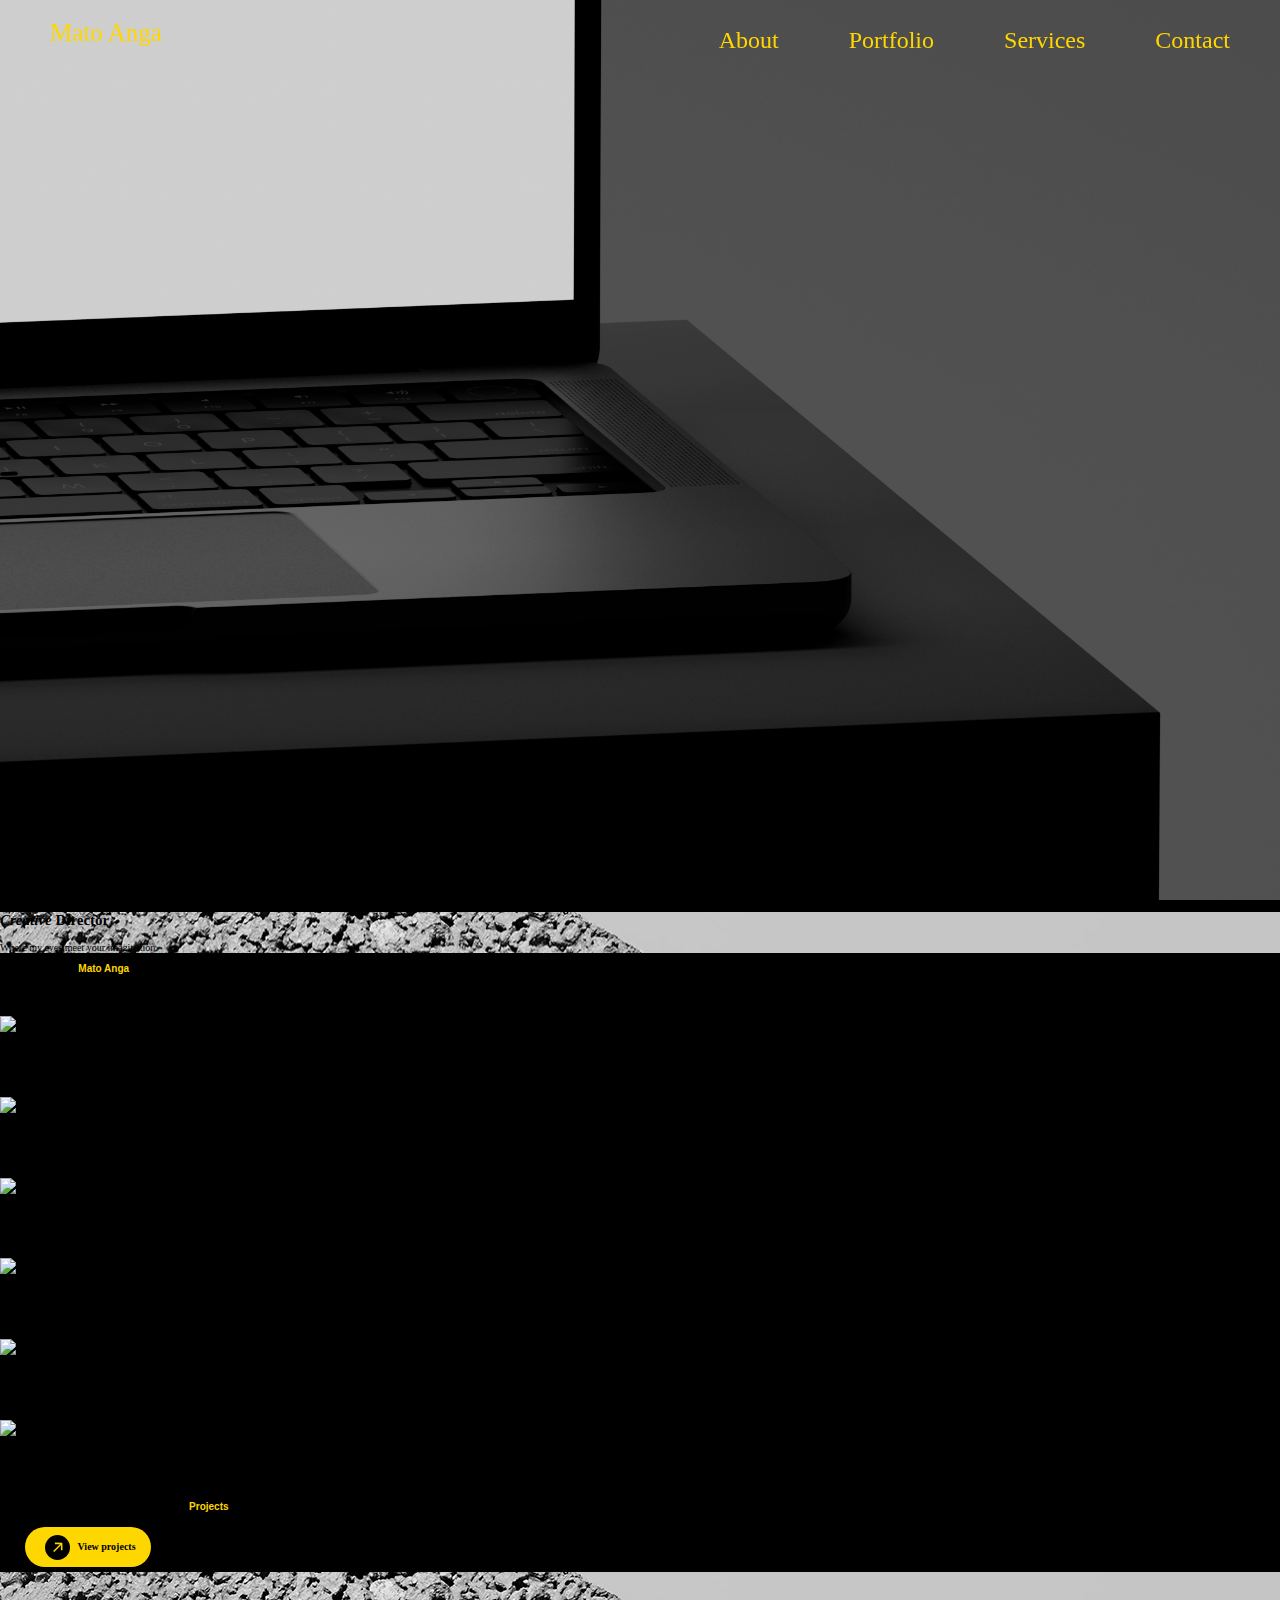
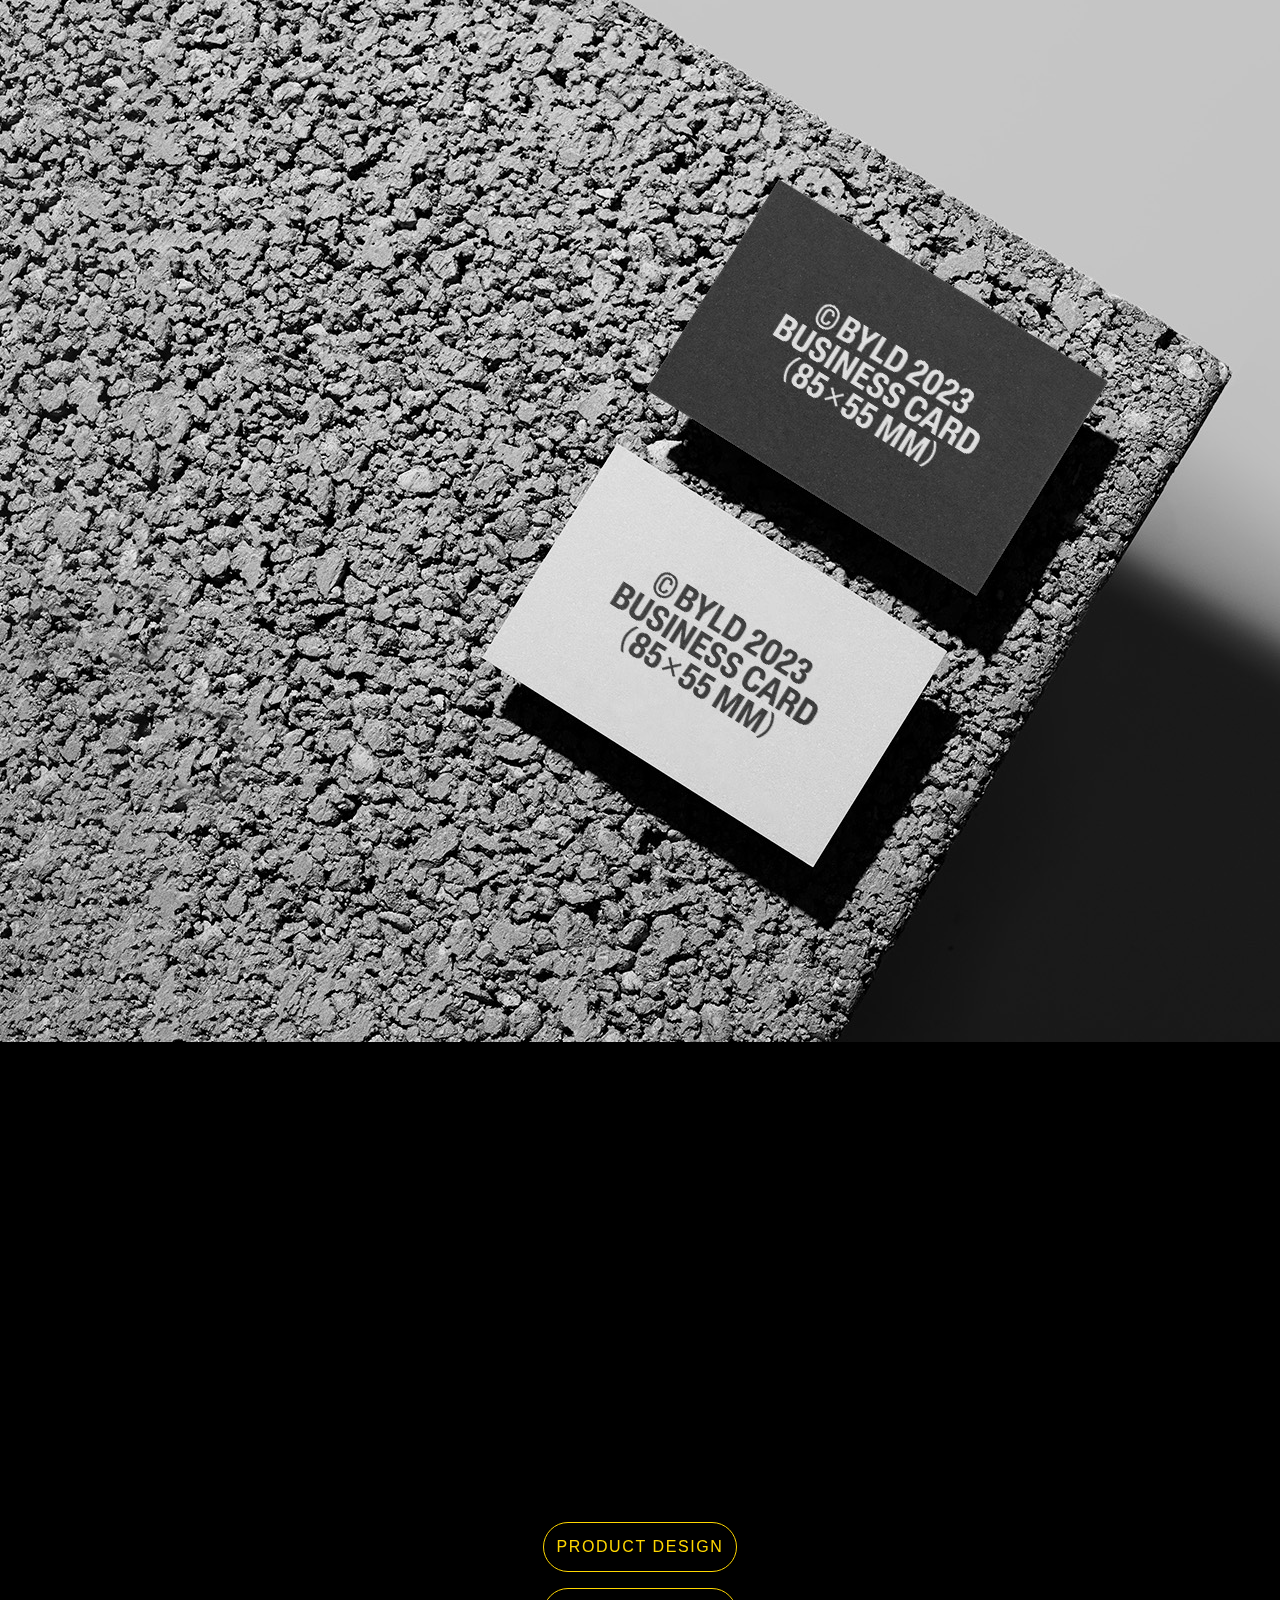
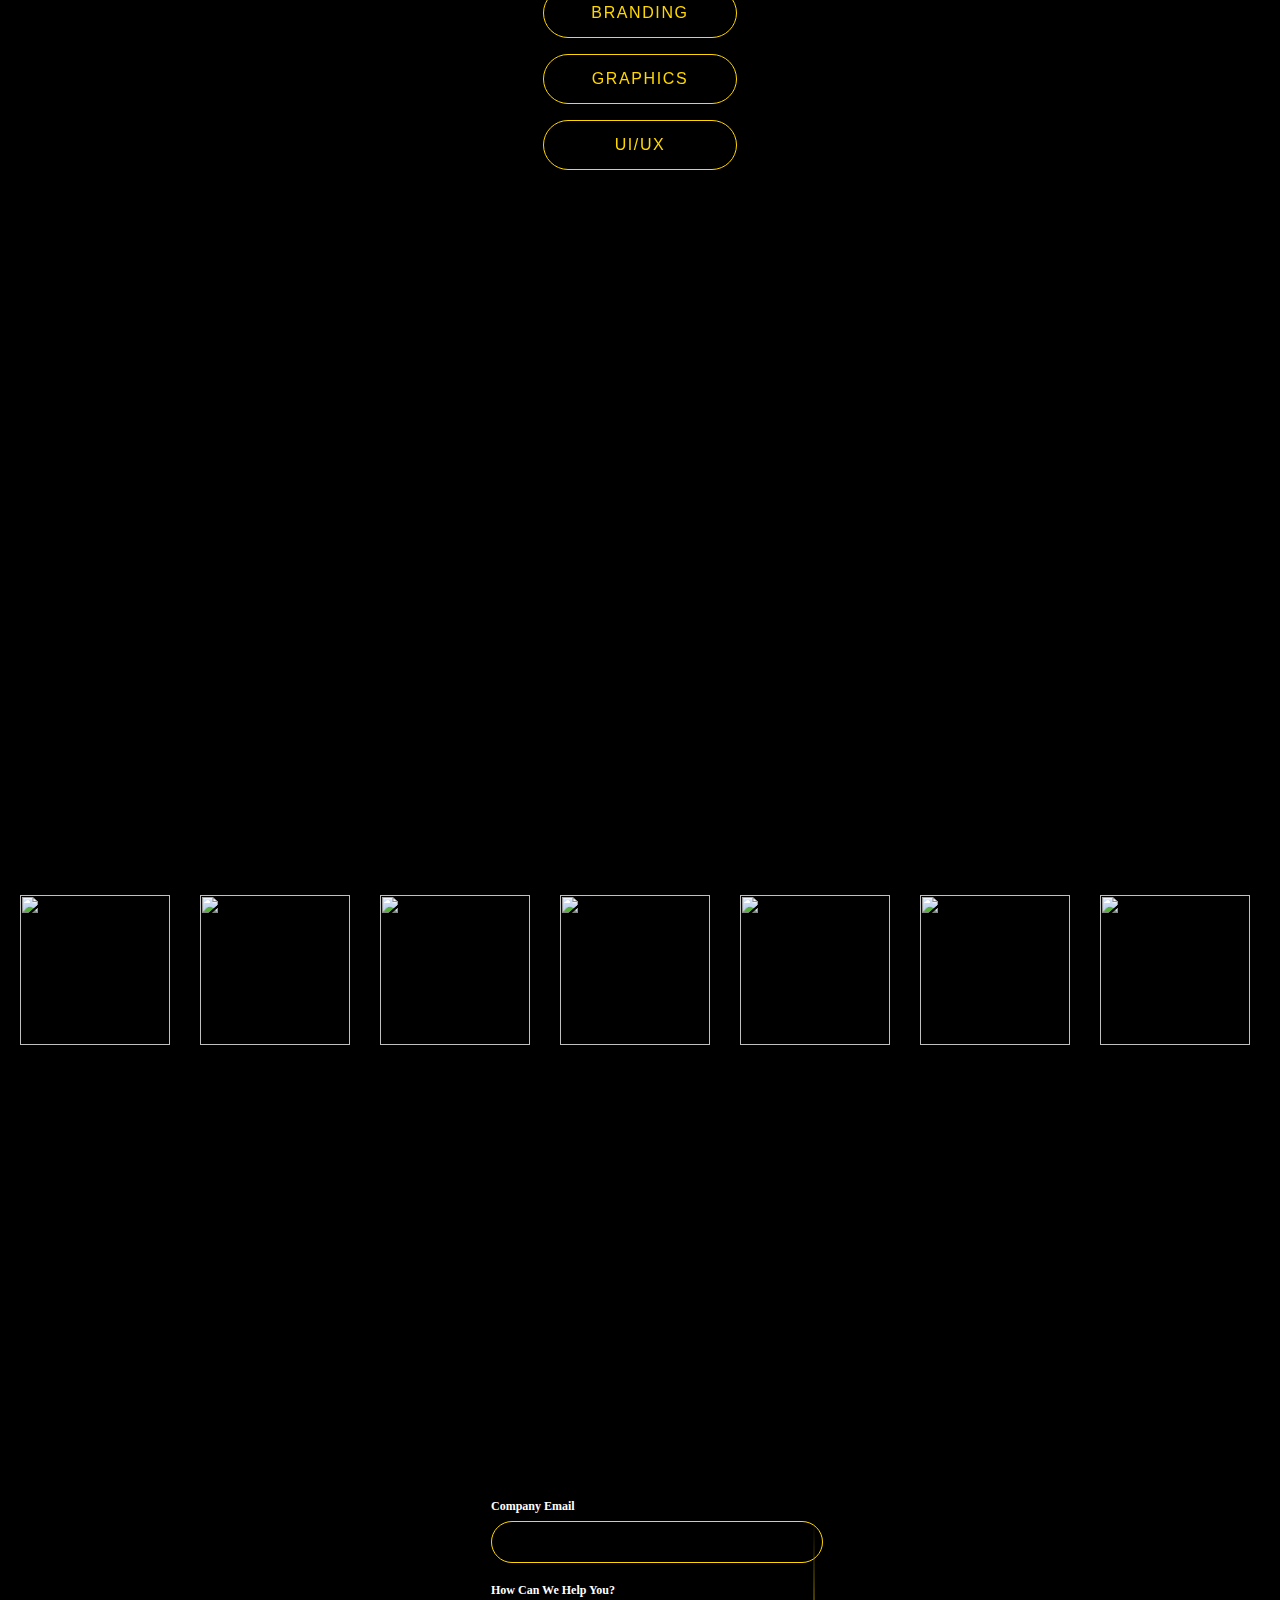
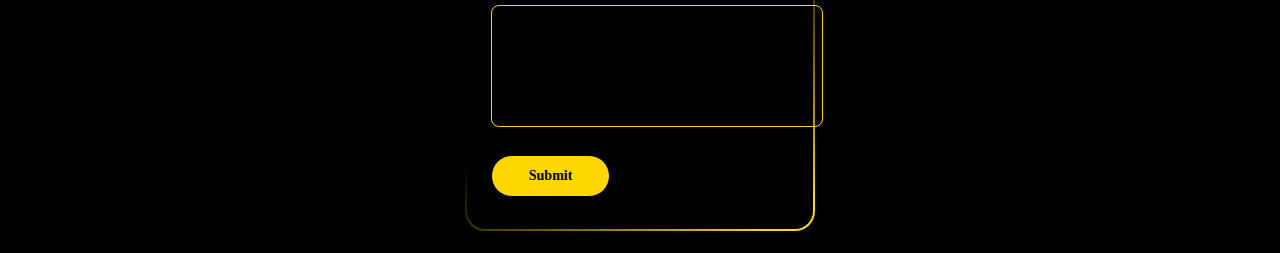
==== commit bbfac123: "Update index.html" ====
--- a/index.html
+++ b/index.html
@@ -116,12 +116,13 @@
 <br>
 <br>
 <br>
+<br>
+<br><br>
+<br>
+<br>
+<br>
+
 <h2 class="content__title"><i>E</i>xpertise</h2>
-
-<br>
-<br>
-<br>
-<br>
 <div class="custom-nav">
     <ul>
       <li>
@@ -288,7 +289,7 @@
 <br>
 
 
-<h2 class="content__title"><i>Let's build</i>Together</h2>
+<h2 class="content__title"><i>Let's brand</i>Together</h2>
 <p class="text-large">say hi<br>matoanga@info.com</p>
 <br>
 <br>
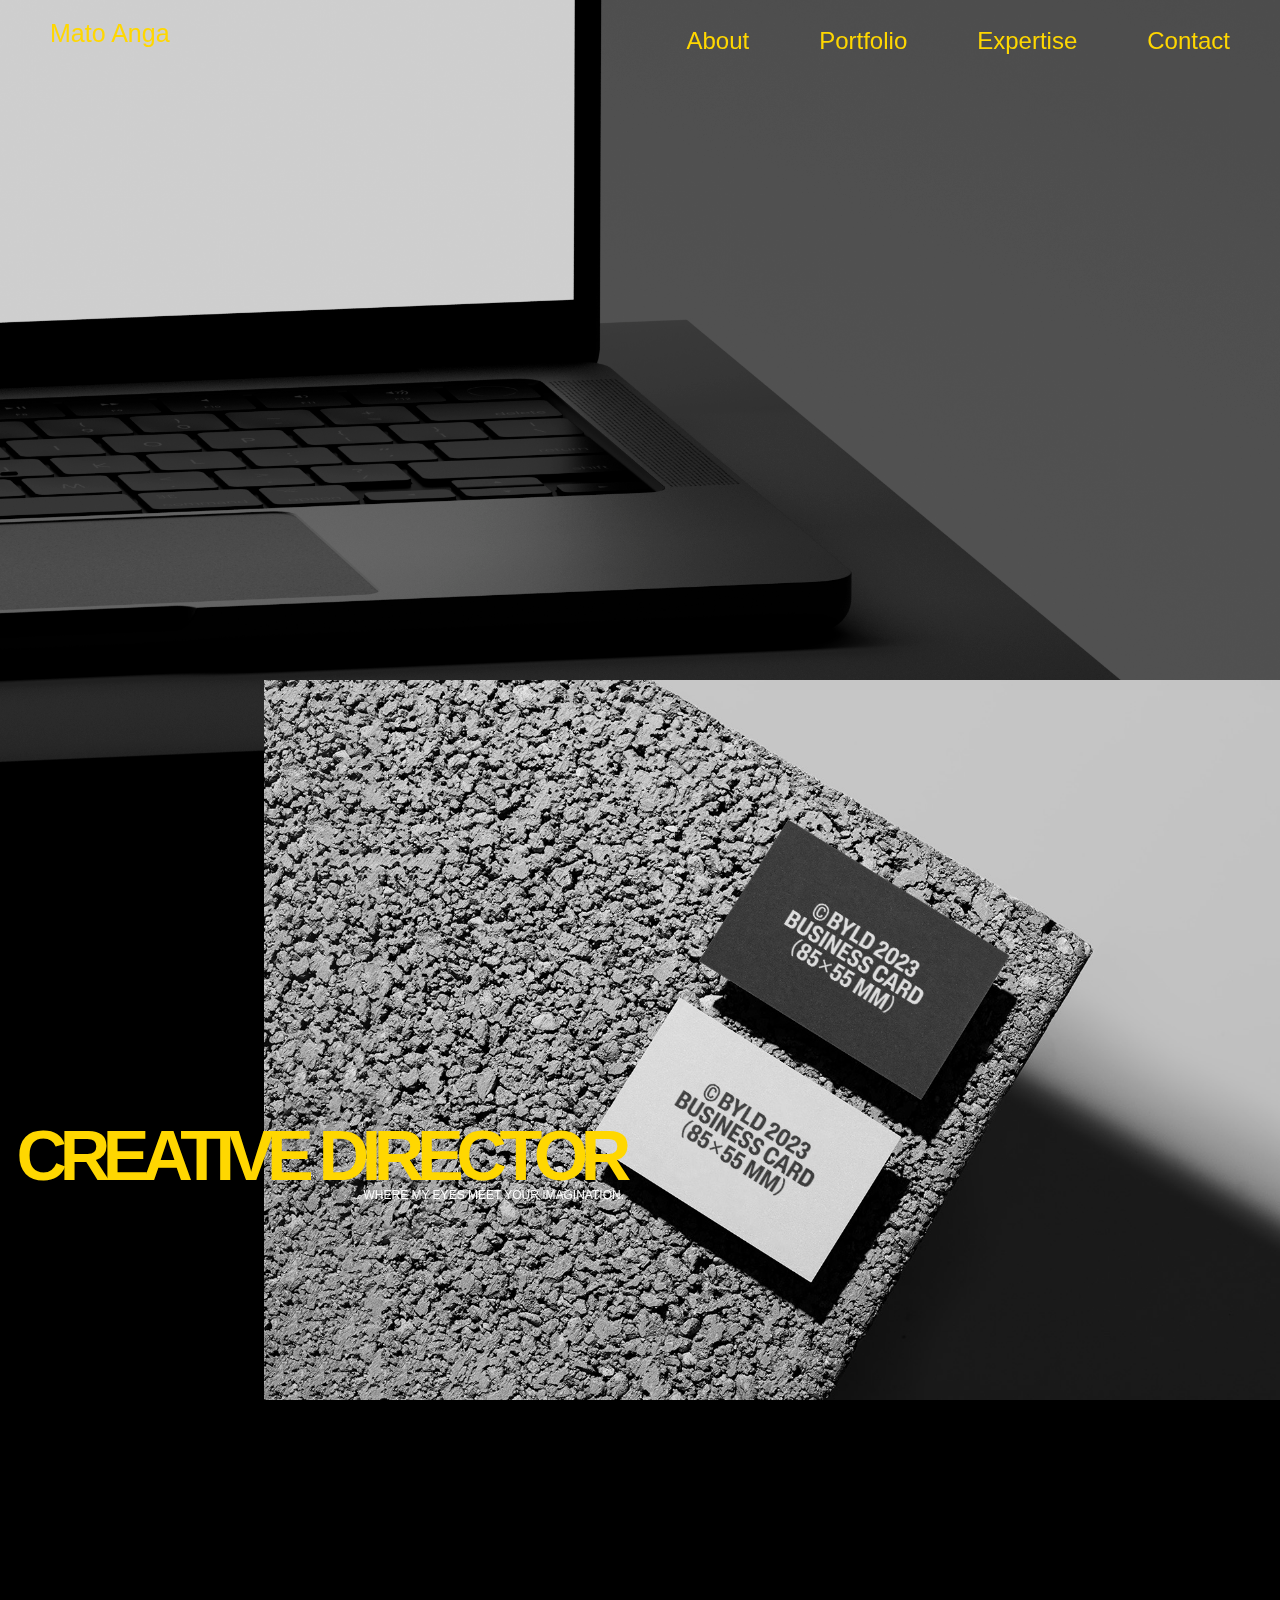
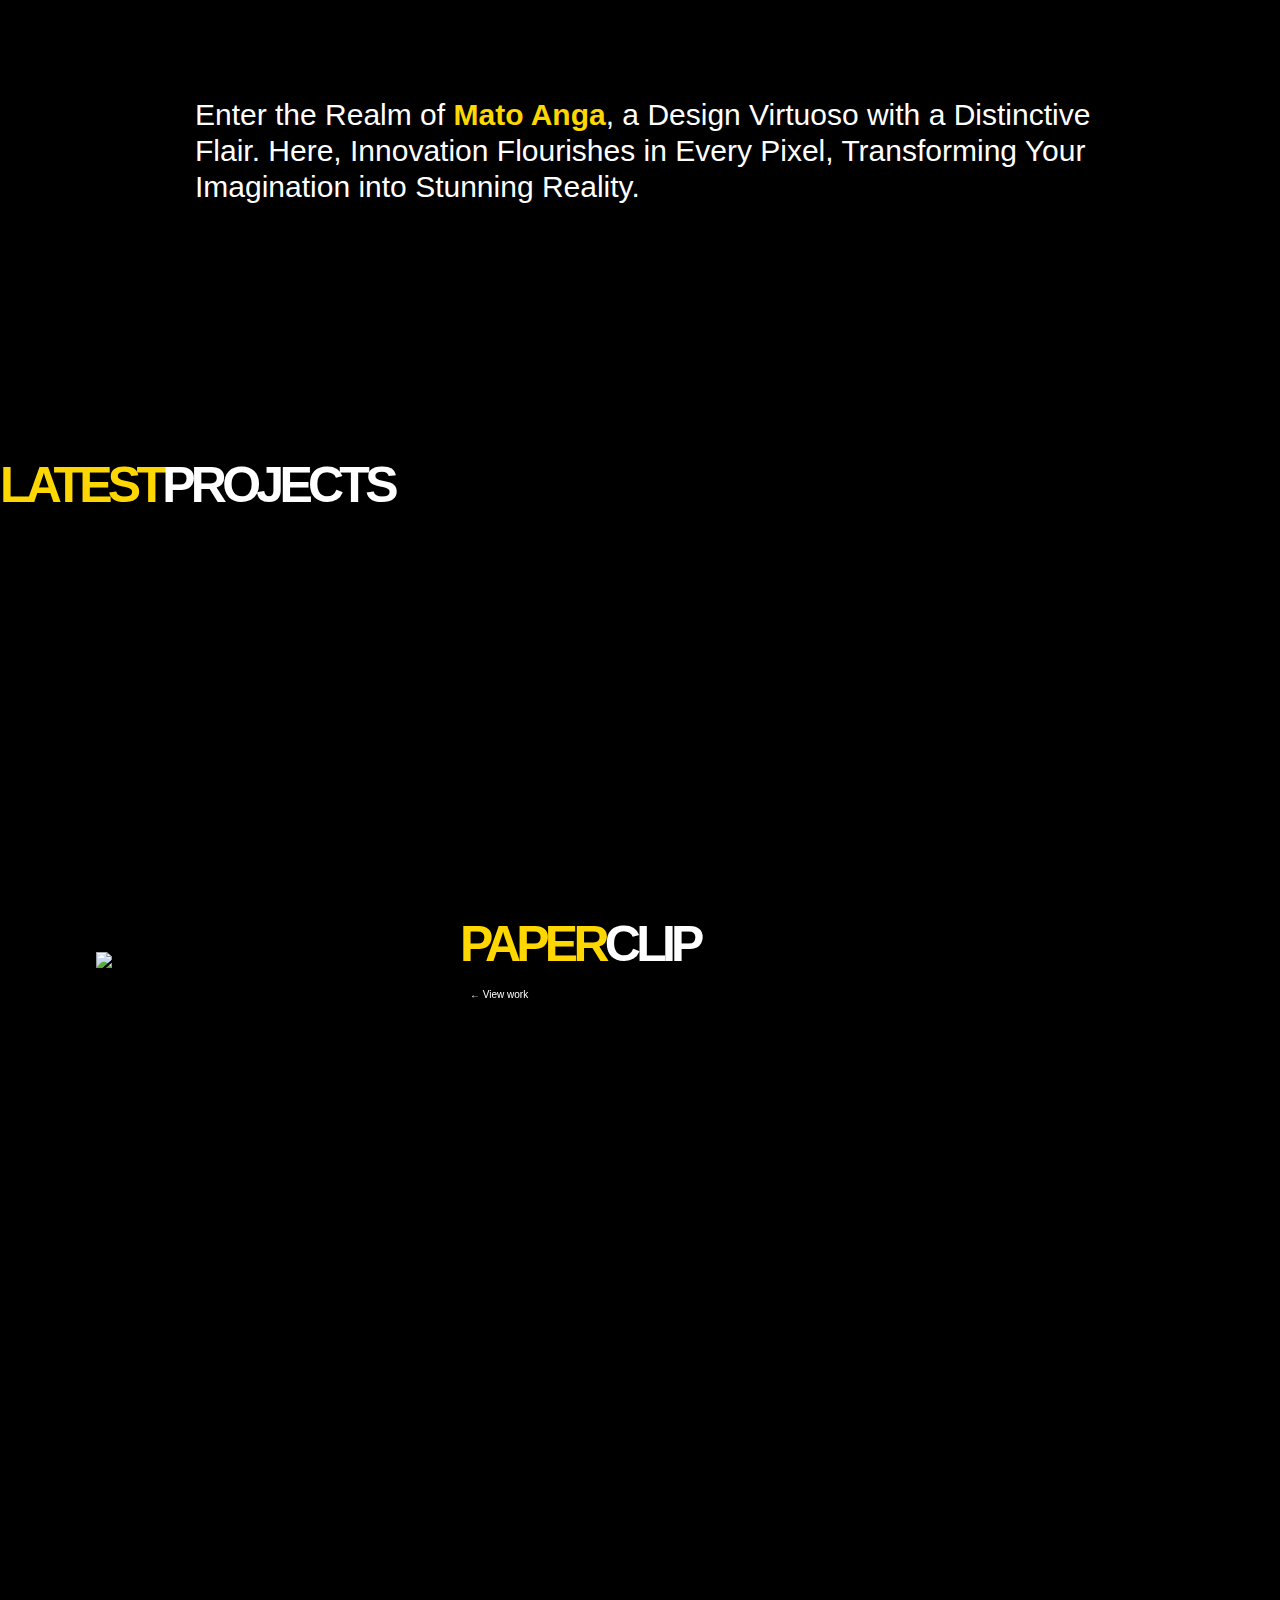
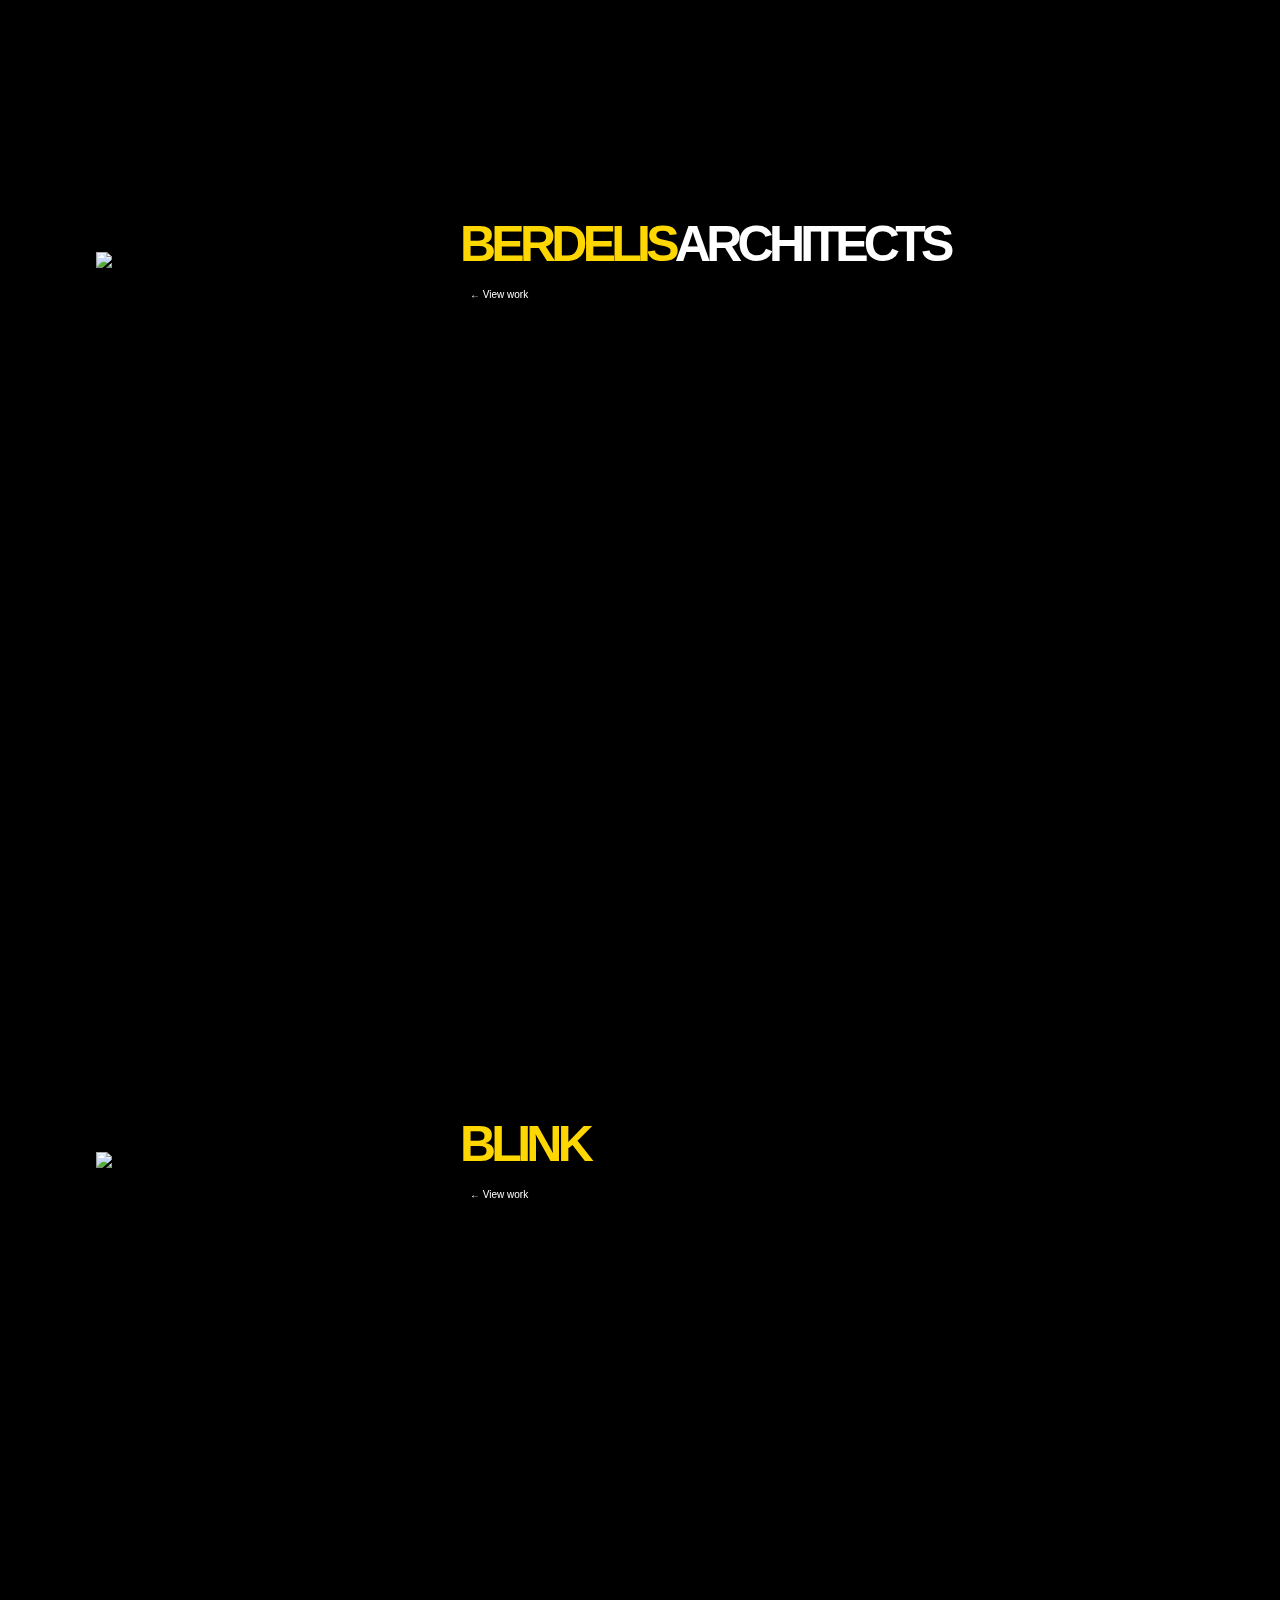
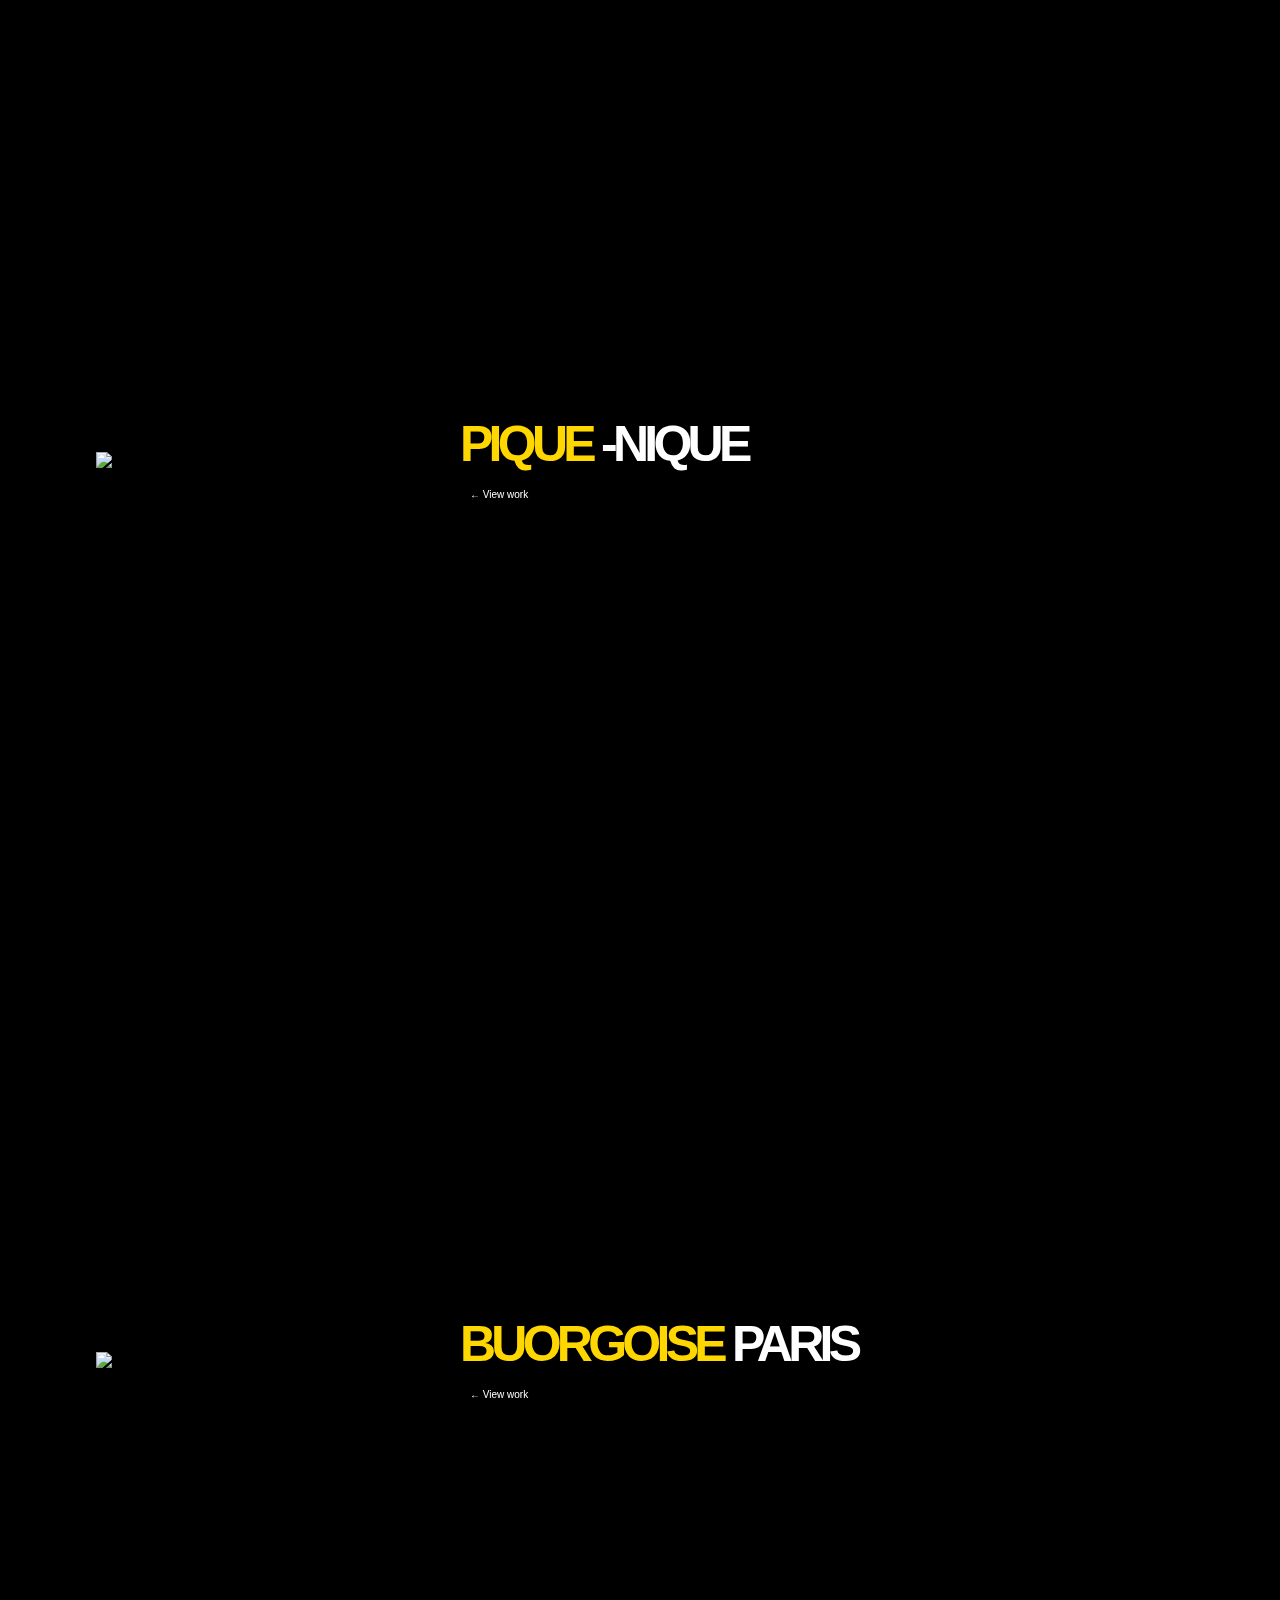
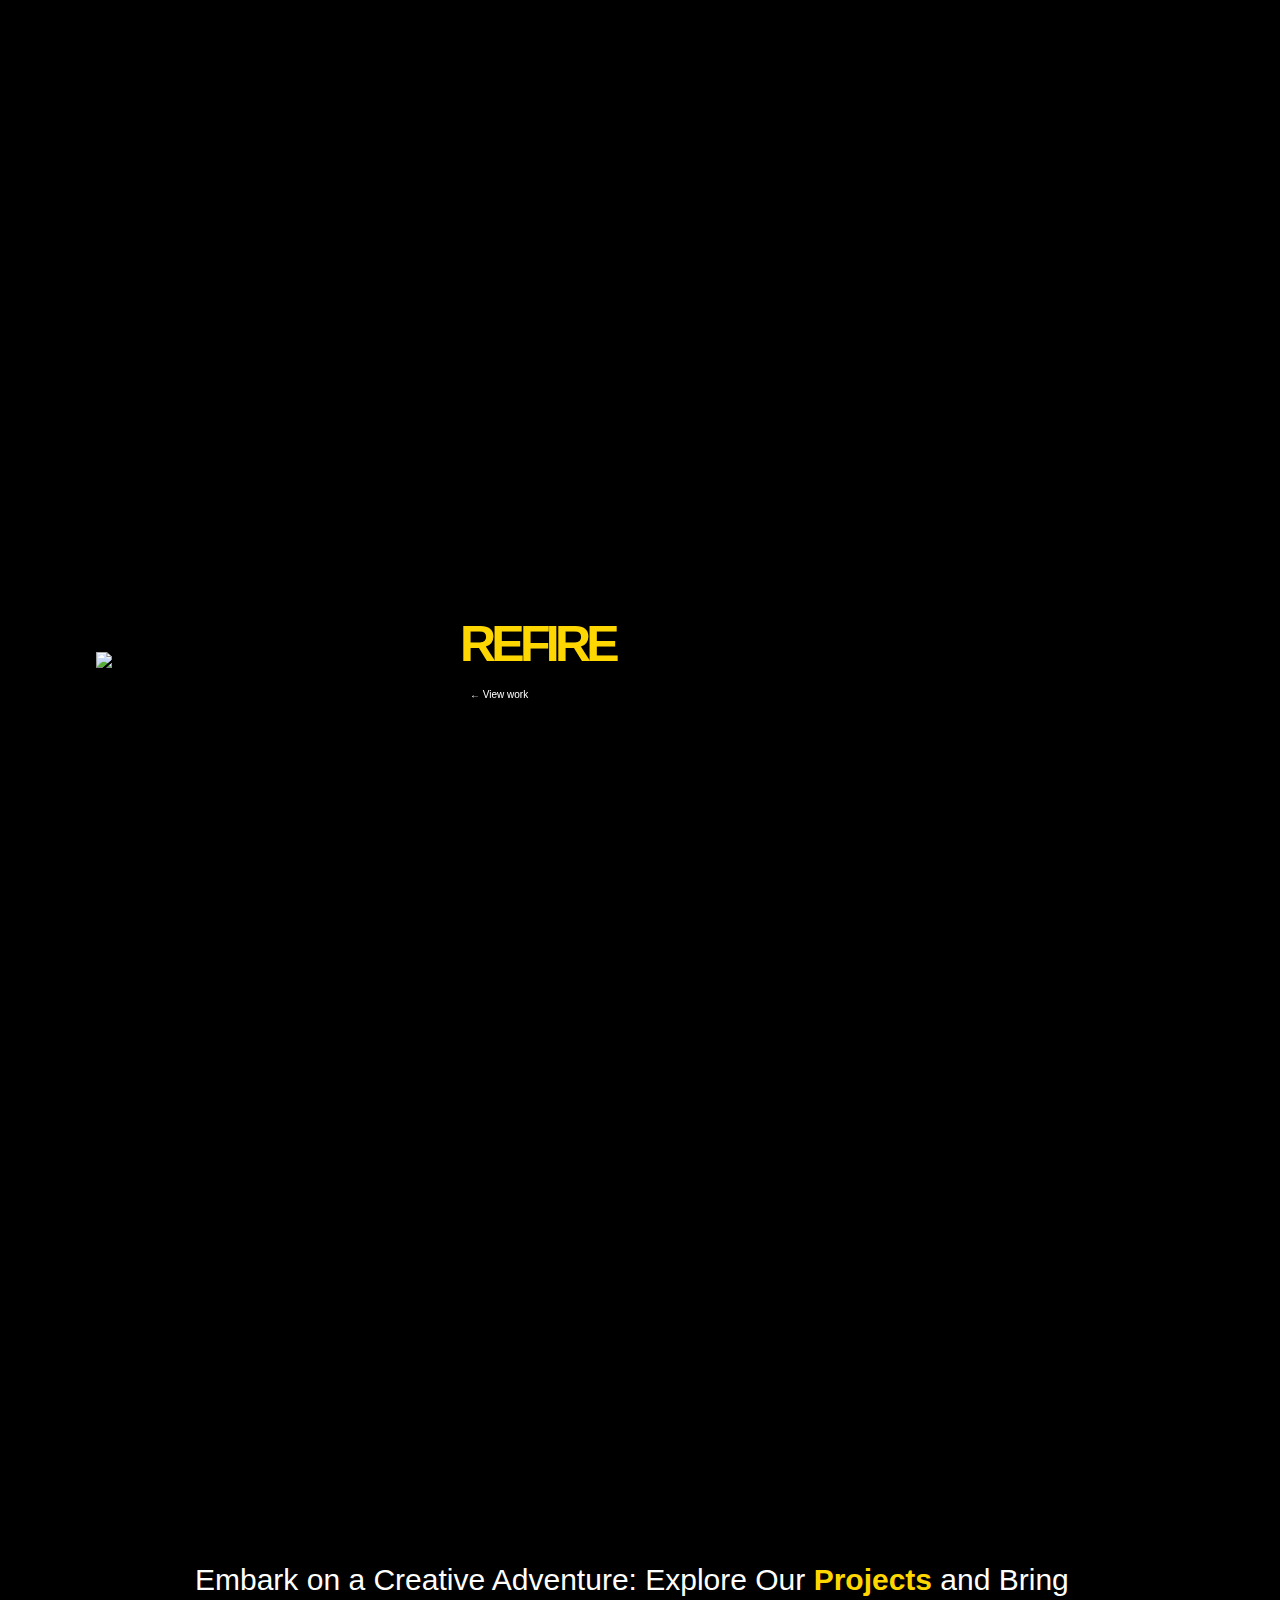
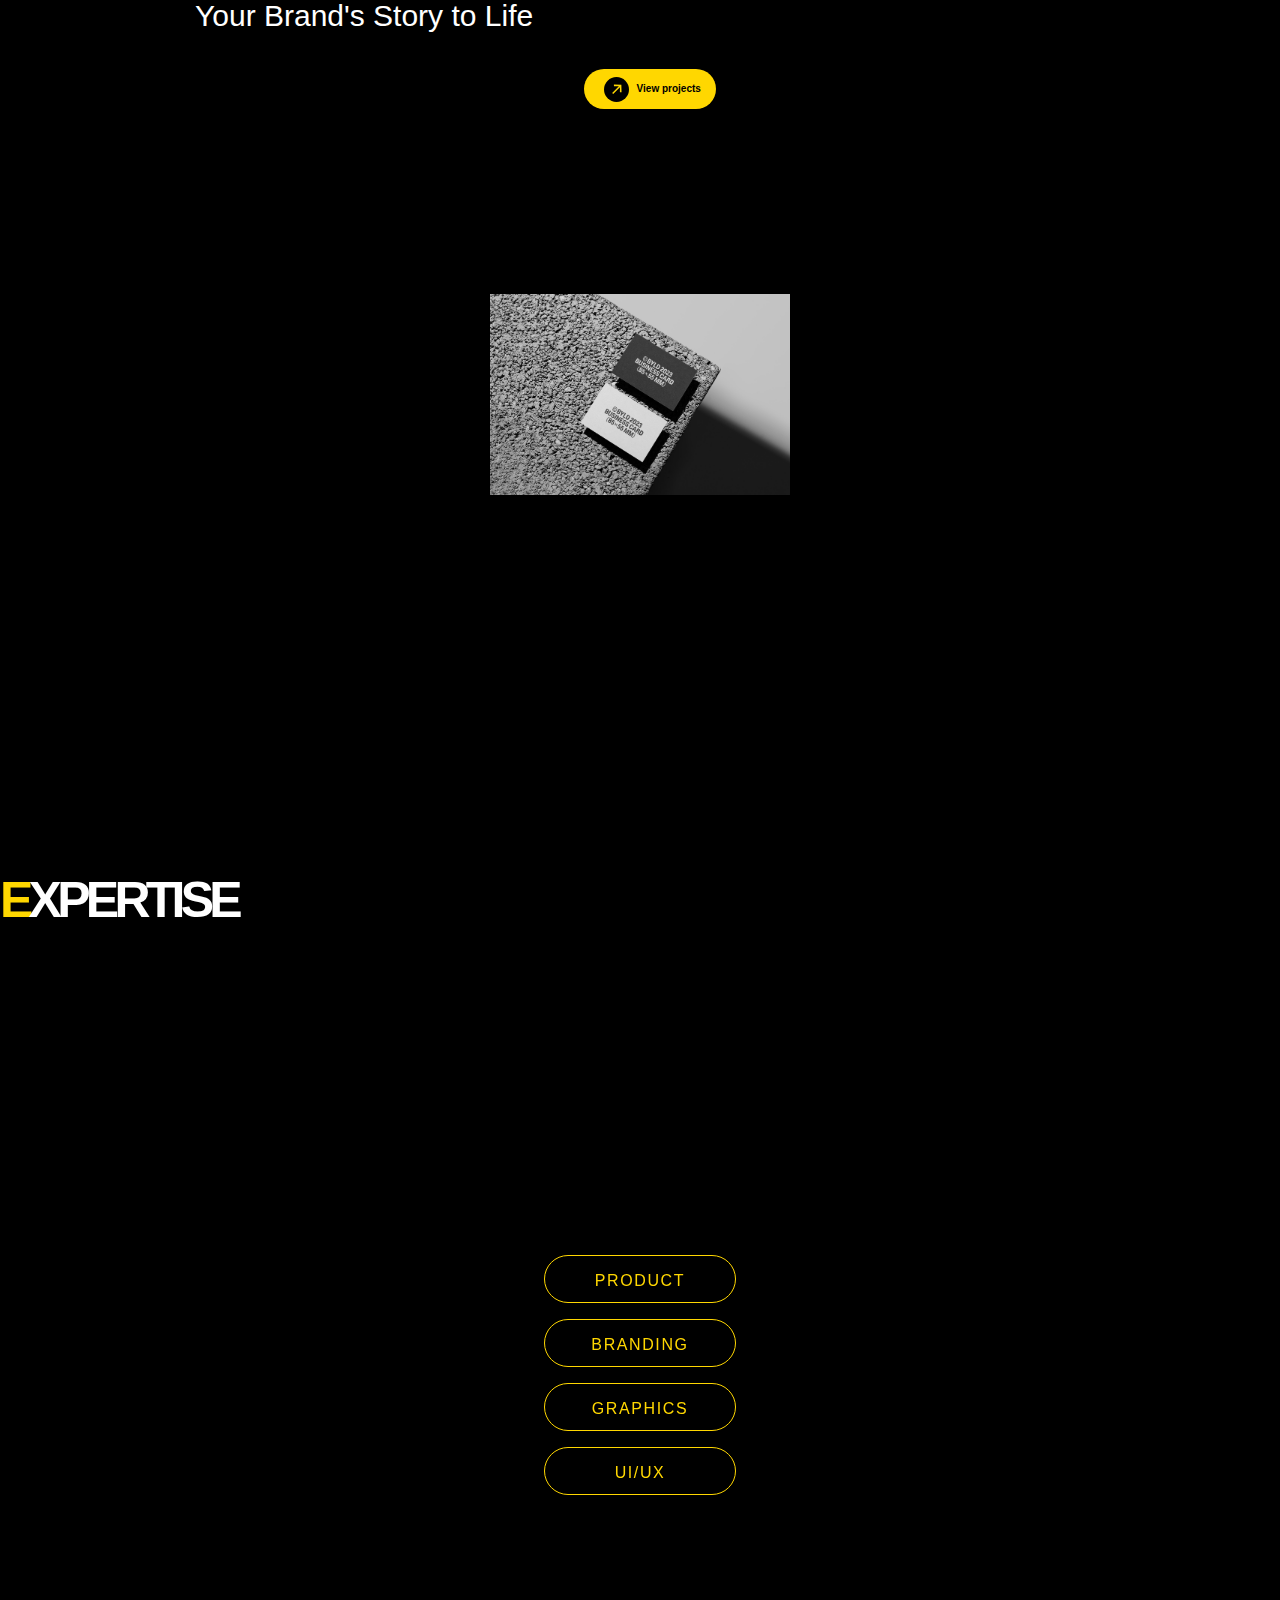
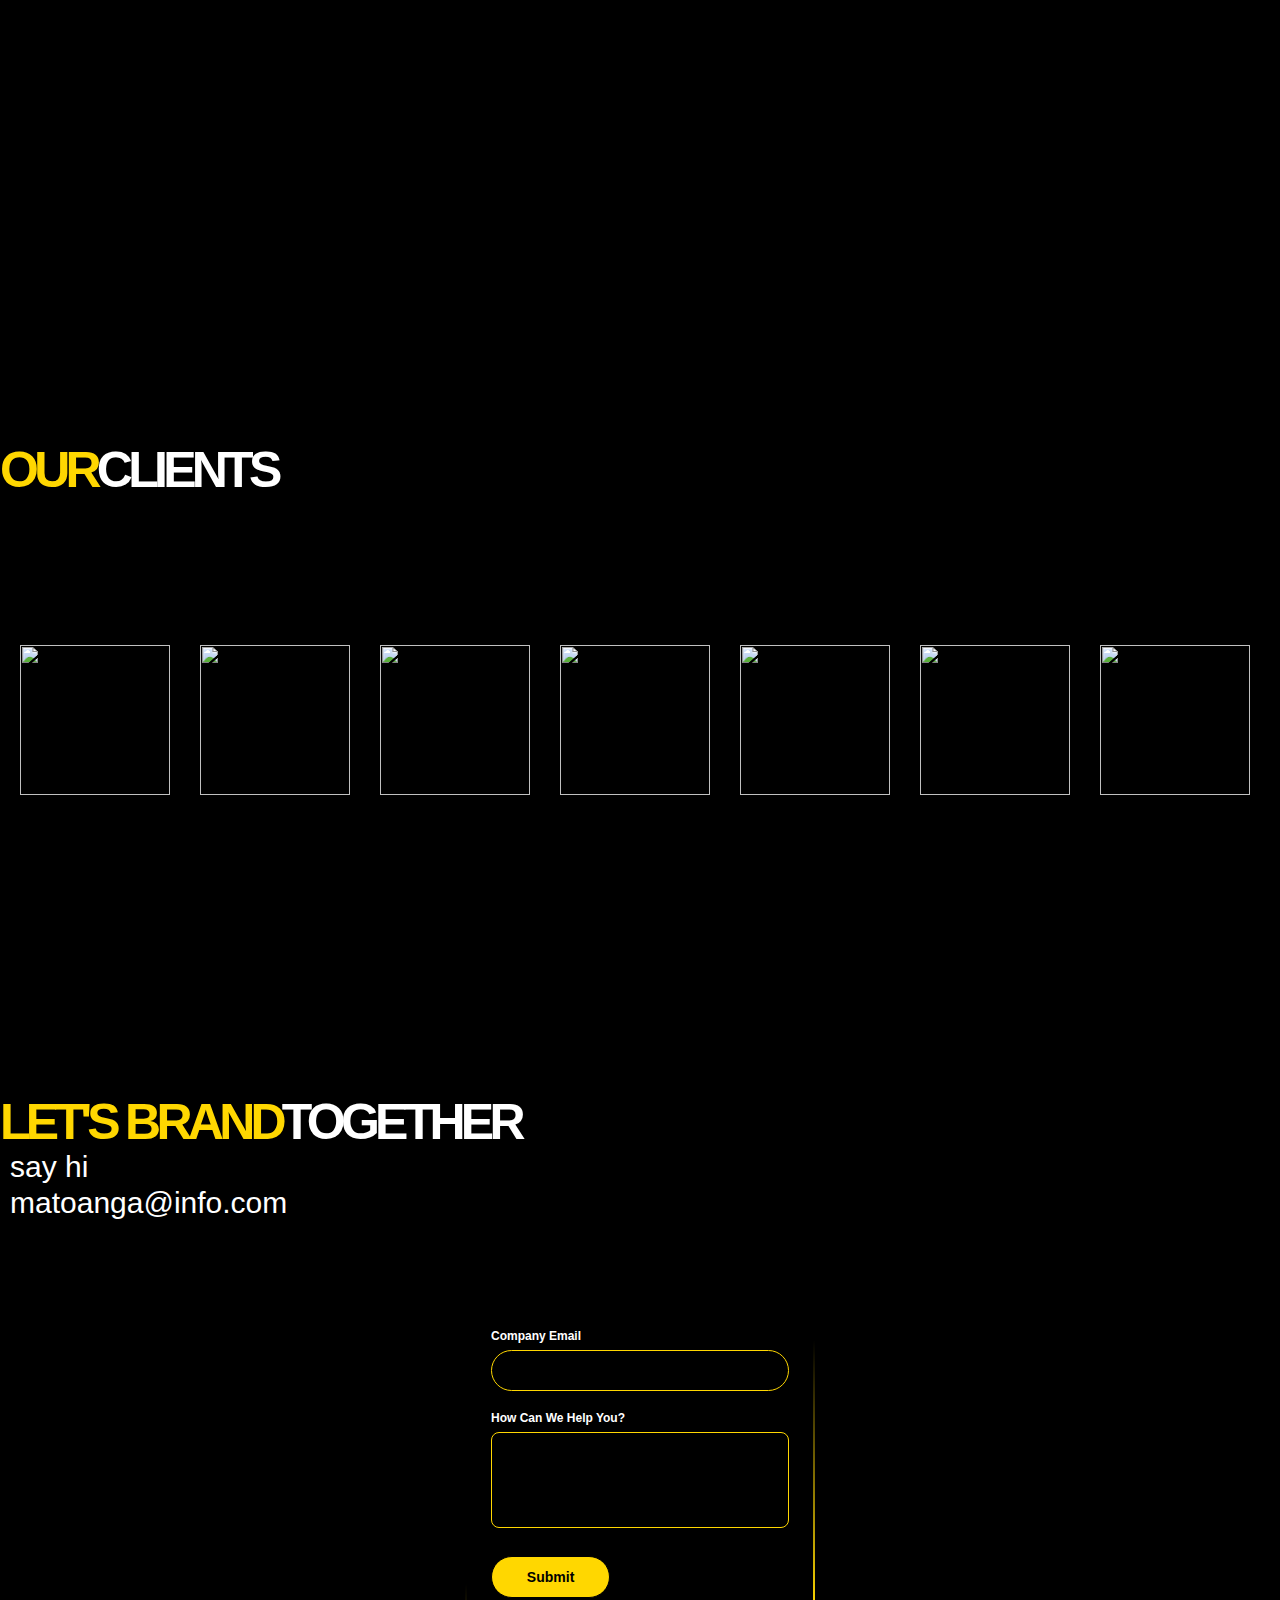
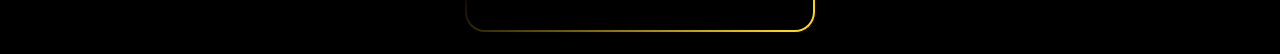
==== commit feebd7ce: "Add files via upload" ====
--- a/index.html
+++ b/index.html
@@ -24,9 +24,9 @@
             <div id="mainListDiv" class="main_list">
                 <ul class="navlinks">
                     <li><a href="about.html">About</a></li>
-                    <li><a href="#">Portfolio</a></li>
-                    <li><a href="#">Services</a></li>
-                    <li><a href="#">Contact</a></li>
+                    <li><a href="portfolio.html">Portfolio</a></li>
+                    <li><a href="expertise.html">Expertise</a></li>
+                    <li><a href="contact.html">Contact</a></li>
                 </ul>
             </div>
             <span class="navTrigger">
@@ -126,19 +126,19 @@
 <div class="custom-nav">
     <ul>
       <li>
-        Product Design
+        <a href="expertise.html">Product Design</a>
         <span></span><span></span><span></span><span></span>
       </li>
       <li>
-        Branding
+        <a href="expertise.html">Branding</a>
         <span></span><span></span><span></span><span></span>
       </li>
       <li>
-        Graphics
+        <a href="expertise.html">Graphics</a>
         <span></span><span></span><span></span><span></span>
       </li>
       <li>
-        UI/UX
+        <a href="expertise.html">UI/UX</a>
         <span></span><span></span><span></span><span></span>
       </li>
     </ul>
@@ -234,7 +234,7 @@
 
 <div class="slide">
       <div class="image-container">
-        <img src="brand 2.jpg" alt="">
+        <img src="brand2 .jpg" alt="">
       </div>
     </div>
     <div class="slide">
--- a/base.css
+++ b/base.css
@@ -0,0 +1,441 @@
+*,
+*::after,
+*::before {
+	box-sizing: border-box;
+}
+
+body {
+	margin: 0;
+	color: var(--color-text);
+	background-color: var(--color-bg); 
+	font-family: "area-variable", sans-serif;
+	font-variation-settings: "slnt" 0, "wdth" 150, "wght" 500, "INKT" 0;
+	-webkit-font-smoothing: antialiased;
+	-moz-osx-font-smoothing: grayscale;
+	width: 100%;
+	overflow-x: hidden;
+ justify-content: center;
+ align-items: center;
+}
+
+.demo-4, {
+	--color-text: #fff;
+	--color-bg: #000;
+	--color-link: rgba(0,0,0,0.6);
+	--color-link-hover: #ffd700;
+	--color-bg-1: #000;
+	--color-bg-2: #ffd700;
+	--color-bg-3: var(--color-bg-1);
+	--color-bg-4: var(--color-bg-2);
+	--color-bg-5: var(--color-bg-1);
+	--color-bg-6: var(--color-bg-2);
+}
+
+
+
+a {
+	text-decoration: none;
+	color: var(--color-link);
+	outline: none;
+	cursor: pointer;
+}
+
+a:hover {
+	color: var(--color-link-hover);
+	outline: none;
+}
+
+/* Better focus styles from https://developer.mozilla.org/en-US/docs/Web/CSS/:focus-visible */
+a:focus {
+	/* Provide a fallback style for browsers
+	 that don't support :focus-visible */
+	outline: none;
+	background: lightgrey;
+}
+
+a:focus:not(:focus-visible) {
+	/* Remove the focus indicator on mouse-focus for browsers
+	 that do support :focus-visible */
+	background: transparent;
+}
+
+a:focus-visible {
+	/* Draw a very noticeable focus style for
+	 keyboard-focus on browsers that do support
+	 :focus-visible */
+	outline: 2px solid red;
+	background: transparent;
+}
+
+.unbutton {
+	background: none;
+	border: 0;
+	padding: 0;
+	margin: 0;
+	font: inherit;
+	cursor: pointer;
+}
+
+.unbutton:focus {
+	outline: none;
+}
+
+.frame {
+	padding: 250px 30px 4px 1px;
+	position: relative;
+	display: grid;
+	margin: -310px 0px -20px 20px;
+	z-index: 1000;
+	width: 100%;
+	grid-row-gap: 1rem;
+	grid-column-gap: 2rem;
+	justify-items: start;
+	text-transform: uppercase;
+	font-size: 12px;
+}
+
+.frame--header {
+	height: 100%;
+	z-index: 3000;
+	background-size: auto 80%;
+	background-position: 120% 50%;
+	background-repeat: no-repeat;
+	grid-template-areas: 'title' 'prev' 'back' 'sub' 'sponsor' 'demos' 'heading';
+}
+
+.frame--footer {
+	grid-template-areas: 'credits' 'author';
+	align-content: end;
+}
+
+.frame #cdawrap {
+  justify-self: start;
+}
+
+.frame a {
+  pointer-events: auto;
+}
+
+.frame__title {
+  grid-area: title;
+  font-size: inherit;
+  margin: 0;
+}
+
+.frame__back {
+  grid-area: back;
+  justify-self: start;
+}
+
+.frame__prev {
+  grid-area: prev;
+  justify-self: start;
+}
+
+.frame__sub {
+  grid-area: sub;
+}
+
+.frame__demos {
+	grid-area: demos;
+	display: flex;
+	align-items: center;
+	gap: 0.5rem;
+	align-self: start;
+	flex-wrap: wrap;
+	background: var(--color-bg);
+	border: 1px solid;
+	padding: 1rem;
+	border-radius: 10px;
+}
+
+.frame__demos > * {
+	width: 2rem;
+	display: block;
+	flex: none;
+	text-decoration: none;
+	border-radius: 50%;
+	aspect-ratio: 1;
+	border: 1px solid var(--color-link-hover);
+	display: grid;
+	place-items: center;
+	padding-top: 0.2em;
+	background: var(--color-bg);
+}
+
+.frame__demos > span {
+	filter: invert(100%);
+}
+
+.frame__demos::before {
+	content: "Variations:";
+}
+
+.frame__heading {
+	grid-area: heading;
+	align-self: center;
+	justify-self: start;
+	width: min-content;
+	display: flex;
+	flex-direction: column;
+	margin-top: 10vh;
+}
+
+.frame__heading h2 {
+	margin: 0;
+	line-height: 0.9;
+	color: #ffd700;
+	text-transform: uppercase;
+	margin-left: -0.065em;
+	font-size: clamp(2.5rem,12vw,7rem);
+	letter-spacing: -0.105em;
+	font-variation-settings: "slnt" 0, "wdth" 400, "wght" 900, "INKT" 400;
+}
+
+i {
+	font-style: normal;
+	font-variation-settings: "slnt" 0, "wdth" 100, "wght" 400, "INKT" 400;
+	color: #ffd700;
+}
+
+.frame__heading p {
+		margin: 0;
+}
+
+.frame__credits {
+	grid-area: credits;
+}
+
+.frame__author {
+	display: flex;
+	gap: 1.5rem;
+	grid-area: author;
+}
+
+.content {
+	padding: var(--page-padding);
+	display: flex;
+	flex-direction: column;
+	justify-content: center;
+	align-items: center;
+}
+
+.content--perspective {
+	perspective-origin: 50% 0%;
+	perspective: 1000px;
+}
+
+.text-meta {
+  color: white;
+}
+
+.text-large {
+	font-size: clamp(1.5rem,5vw,3rem);
+	max-width: 900px;
+	color: #fff;
+	margin: 2px 0px 30px 10px;
+	line-height: 1.2;
+	font-variation-settings: "slnt" 0, "wdth" 100, "wght" 500, "INKT" 100;
+			justify-content: flex-start;
+}
+
+.content--sticky {
+	width: 100vw;
+	position: sticky;
+	top: 0;
+	--offset: 0px;
+	top: var(--offset);
+	height: calc(100vh - var(--offset));
+}
+
+.content--grid,
+.content--grid .content__inner {
+	display: grid;
+	overflow: hidden;
+	grid-column-gap: 5vw;
+	grid-row-gap: 2vh;
+	align-content: center;
+	grid-template-areas: 'content-img' 'content-title' 'content-text';
+	justify-items: center;
+}
+
+.content--grid:has(.content__inner) {
+	display: block;
+	padding: 0;
+}
+
+.content__inner {
+	width: 100%;
+	height: 100%;
+	border-radius: 0 0 2rem 2rem;
+}
+
+.content--card {
+	display: flex;
+	flex-direction: column;
+	height: 80vh;
+	width: 95vw;
+	max-width: 500px;
+	aspect-ratio: 0.8;
+	top: 10vh;
+	margin: auto;
+	border-radius: 14px;
+	gap: 3vh;
+	text-align: center;
+	margin-bottom: 5vh;
+}
+
+.content--card .content__title {
+	font-size: clamp(1.5rem,4vw,3.5rem);
+}
+
+.content--card .content__title i {
+	display: block;
+}
+
+.content--half {
+	display: flex;
+	flex-direction: column;
+	gap: 3vh;
+	text-align: center;
+}
+
+.content--half:nth-child(odd) {
+	margin-left: auto;
+}
+
+.content__img {
+	grid-area: content-img;
+	width: 50%;
+	max-width: 300px;
+	height: auto;
+}
+
+.content__img--large {
+	width: 60%;
+	height: auto;
+}
+
+.content__img--small {
+	height: 35%;
+	width: auto;
+}
+
+.spacer {
+	margin-top: 20vh;
+}
+
+.content__title {
+	grid-area: content-title;
+	letter-spacing: -0.095em;
+	text-transform: uppercase;
+	line-height: 1;
+	font-weight: strong;
+  color: #fff; 
+	font-size: clamp(2rem,6vw,5rem);
+	margin: 0;
+	font-variation-settings: "slnt" 0, "wdth" 400, "wght" 900, "INKT" 400;
+}
+
+.content__text {
+	margin: 0;
+	max-width: 500px;
+	grid-area: content-text;
+	text-align: center;
+	line-height: 1.5;
+	padding: 0 1rem;
+	backface-visibility: hidden;
+}
+
+.content__text--narrow {
+	max-width: 300px;
+}
+
+.content--intro {
+	padding-top: 25vh;
+	padding-bottom: 25vh;
+	z-index: 2;
+}
+
+.content--outro {
+	padding-top: 50vh;
+	padding-bottom: 30vh;
+}
+
+.bg-1 { background: #000; }
+.bg-2 { background: #000; }
+.bg-3 { background: #000; }
+.bg-4 { background: #000; }
+.bg-5 { background: #000; }
+.bg-6 { background: #000; }
+
+@media screen and (min-width: 63em) {
+	body {
+		--page-padding: 2rem 3rem;
+	}
+	.frame--header {
+		height: 100vh;
+		grid-template-columns: auto auto auto 1fr 1fr;
+		grid-template-rows: auto 1fr auto;
+		align-content: space-between;
+		grid-template-areas: 'title back prev sub sponsor' 'heading heading heading heading heading' 'demos demos demos demos demos';
+	}
+	.frame__heading {
+		margin-top: 0;
+	}
+	.frame__heading h2 {
+		white-space: nowrap;
+	}
+	.frame__heading p {
+		margin: 0 0 0 auto;
+	}
+	.content--grid .content__title {
+		align-self: end;
+	}
+	.frame__demos {
+		position: fixed;
+		bottom: 2rem;
+	}
+	.frame--footer {
+		padding-bottom: 0;
+		grid-template-areas: 'credits ...' '... author';
+		grid-template-columns: 1fr 1fr;
+		grid-template-rows: auto 6rem;
+	}
+	.frame__author {
+		align-self: center;
+	}
+	.frame #cdawrap {
+		max-width: 300px;
+		text-align: right;
+	}
+	.frame #cdawrap, 
+	.frame__author,
+	.frame__sub {
+		justify-self: end;
+	}
+	.content--grid,
+	.content--grid .content__inner {
+		grid-template-areas: 'content-img content-title' 'content-img content-text';
+		grid-template-columns: 30% 1fr;
+		justify-items: start;
+	}
+	.content__img--large {
+		width: 160%;
+	}
+	.content__img--left {
+		justify-self: end;
+	}
+	.content__text--left {
+		text-align: left;
+		align-self: start;
+	}
+	.content--card {
+		width: 50vw;
+	}
+	.content--half {
+		width: 50%;
+	}
+}
+
+/* loader */
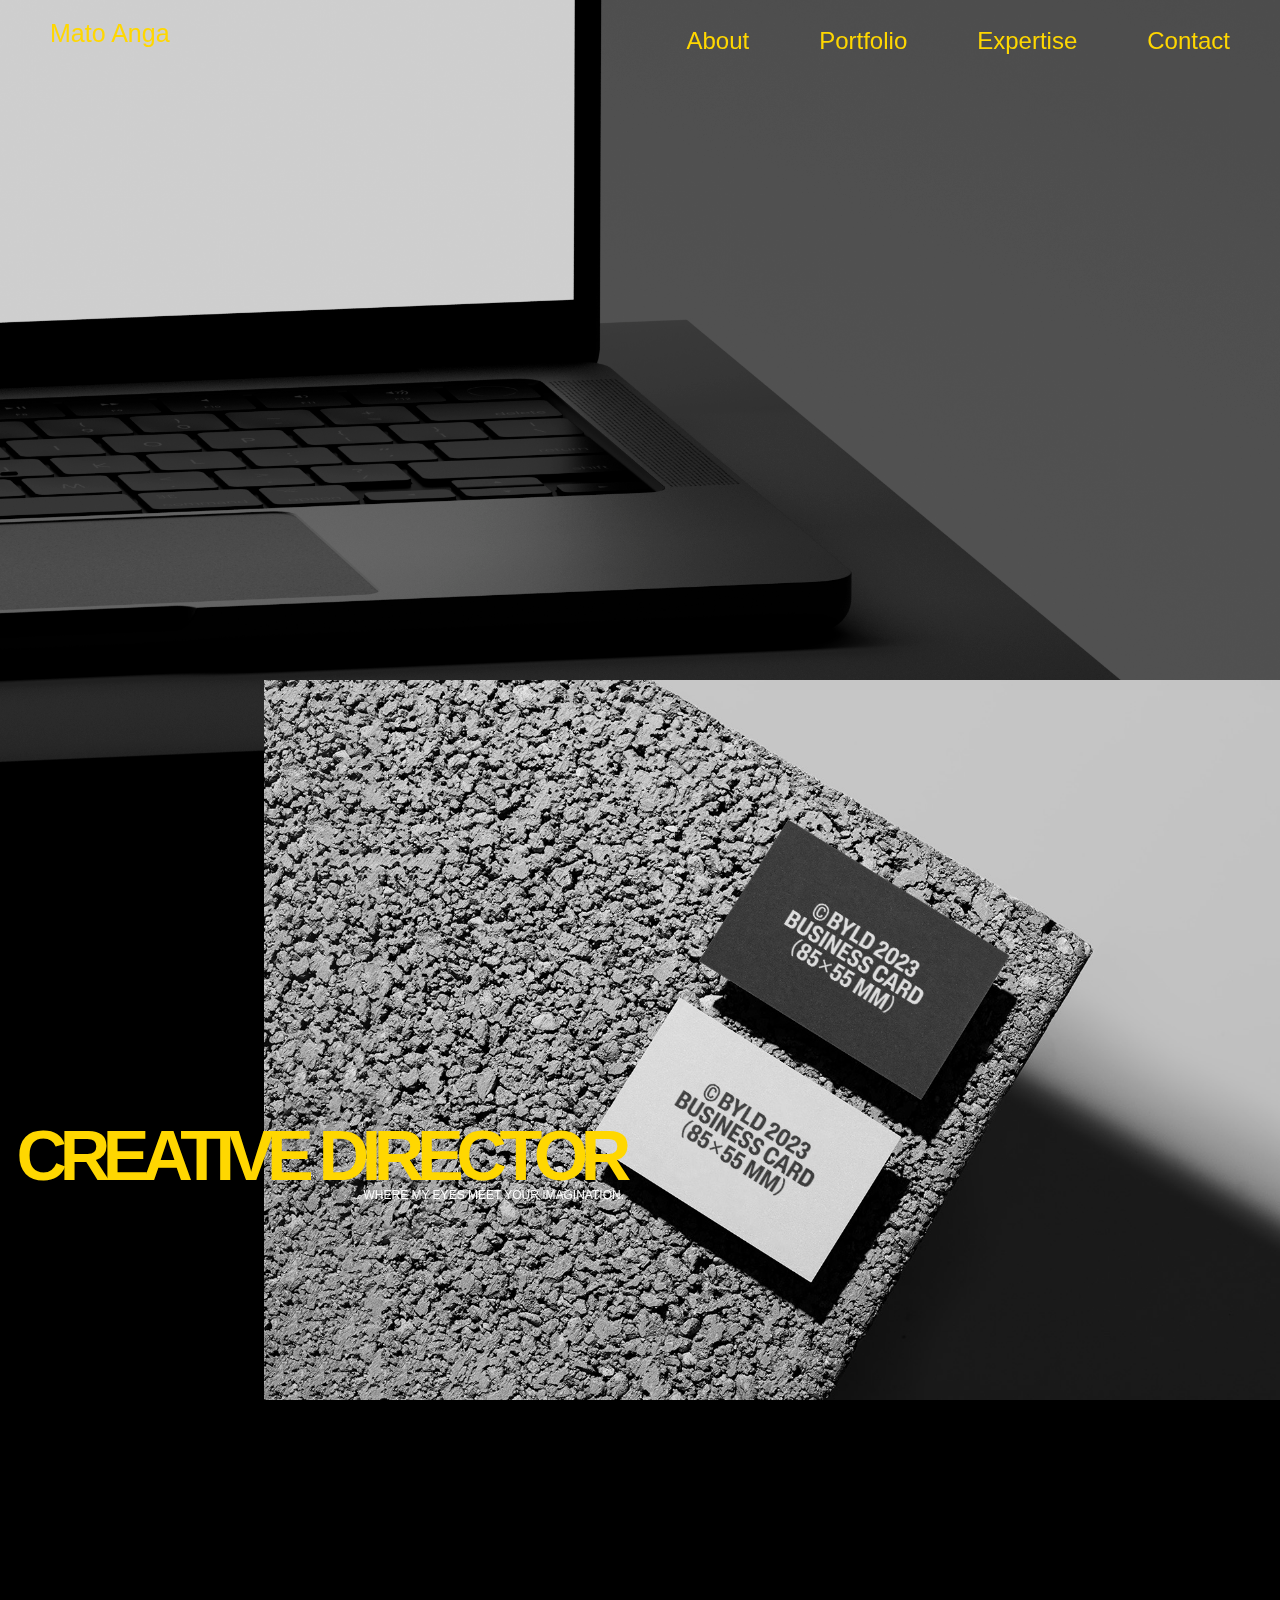
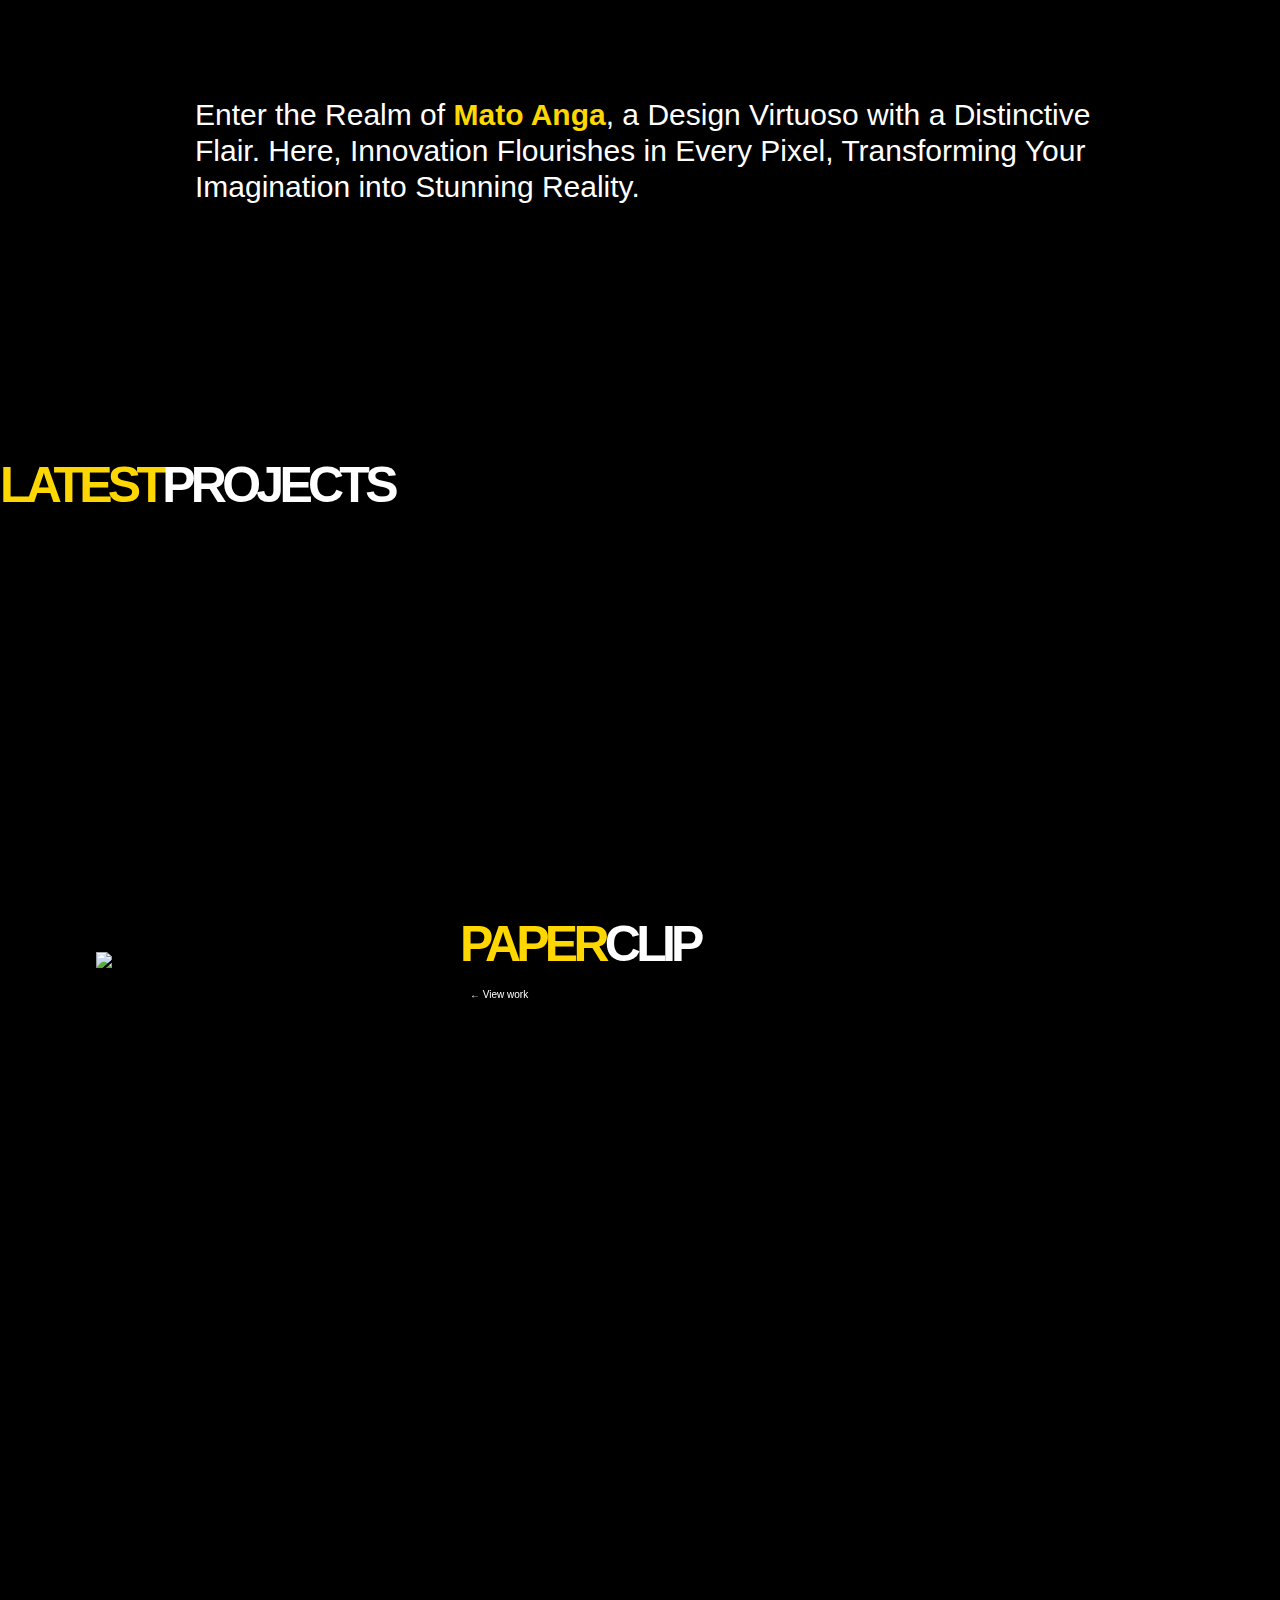
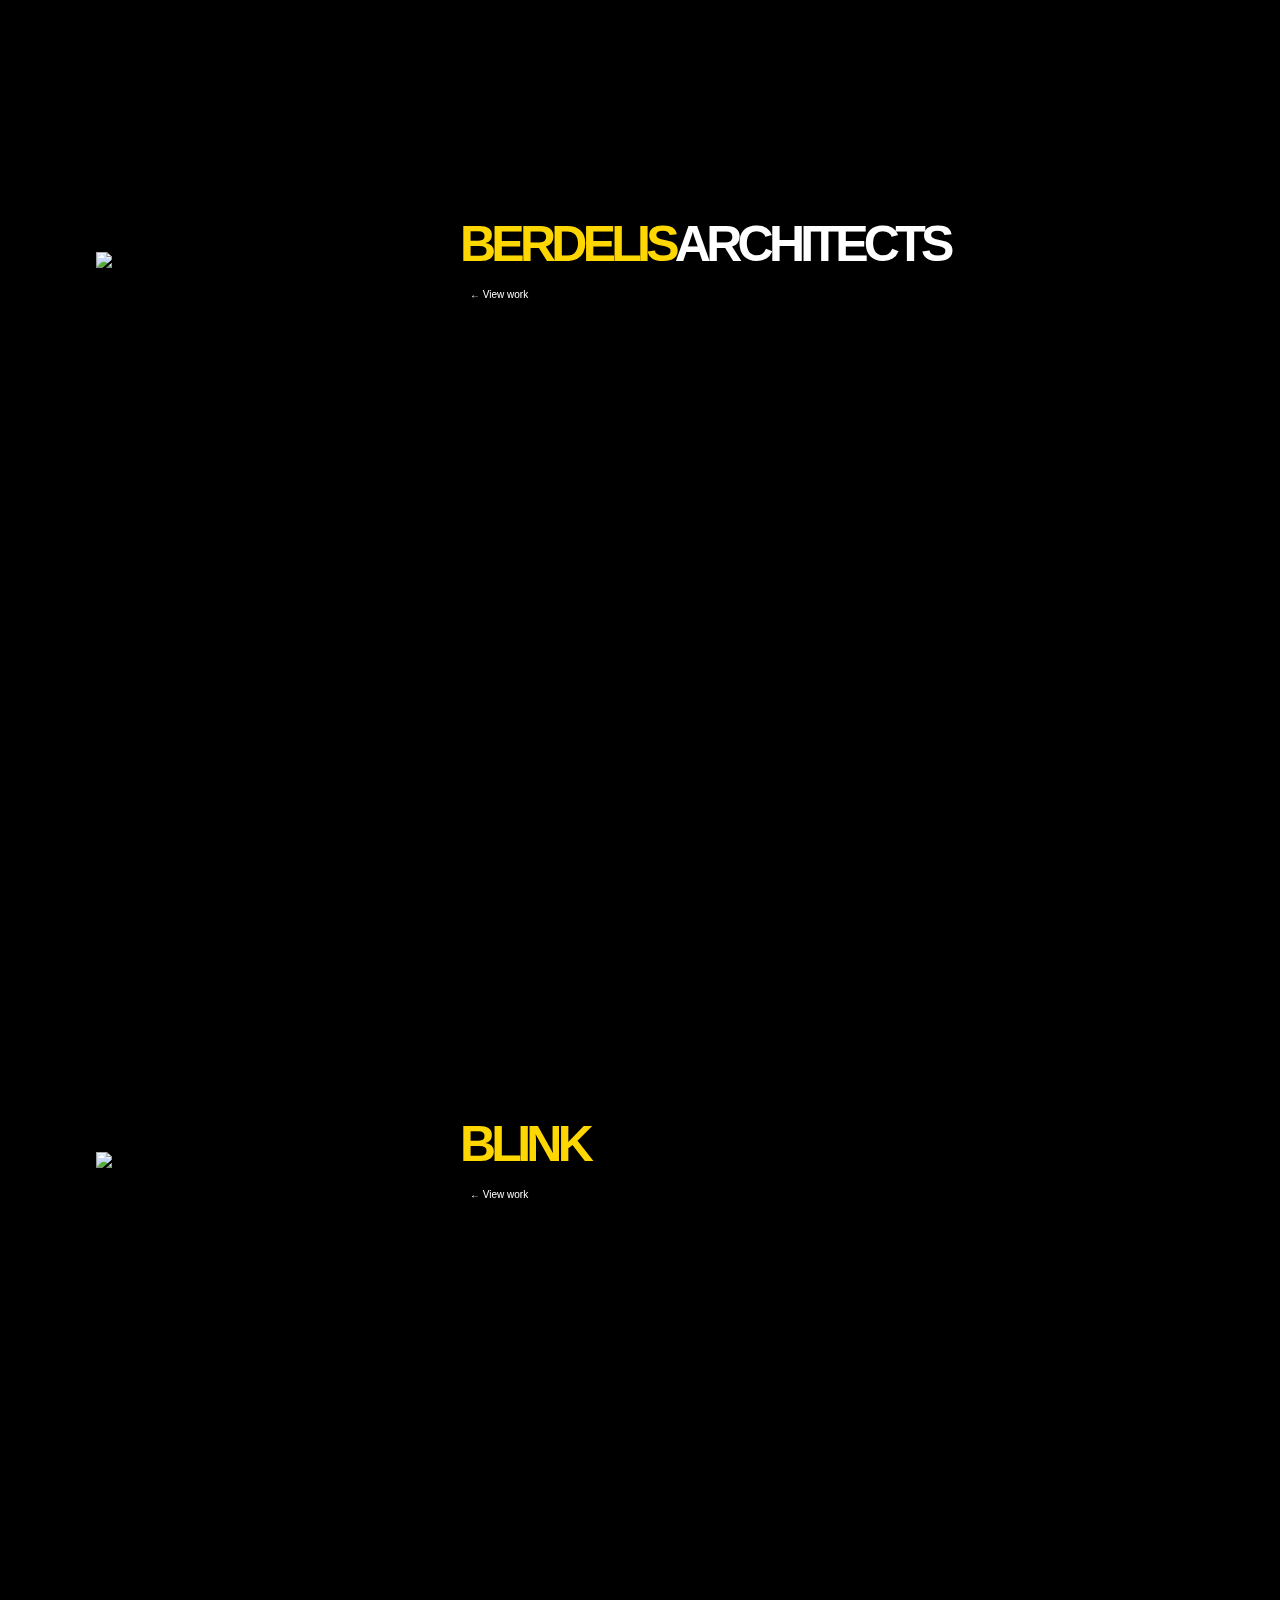
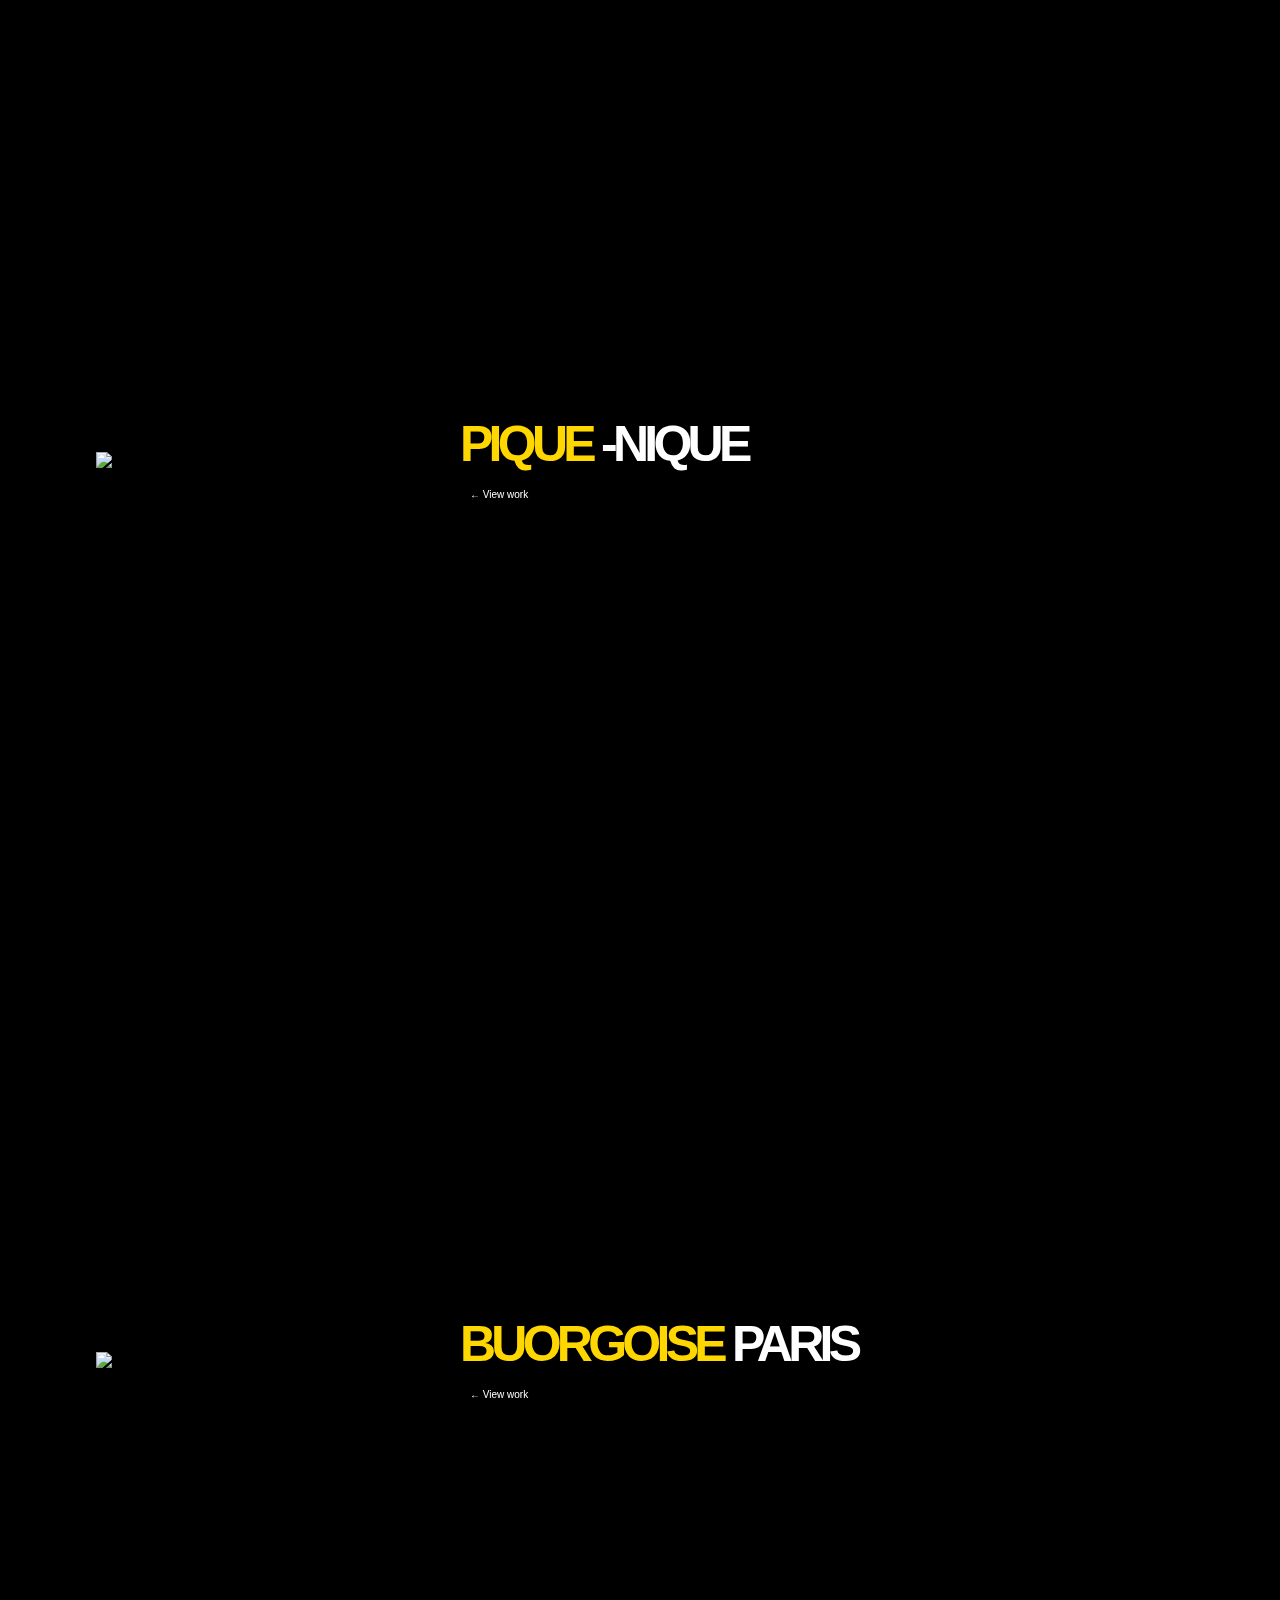
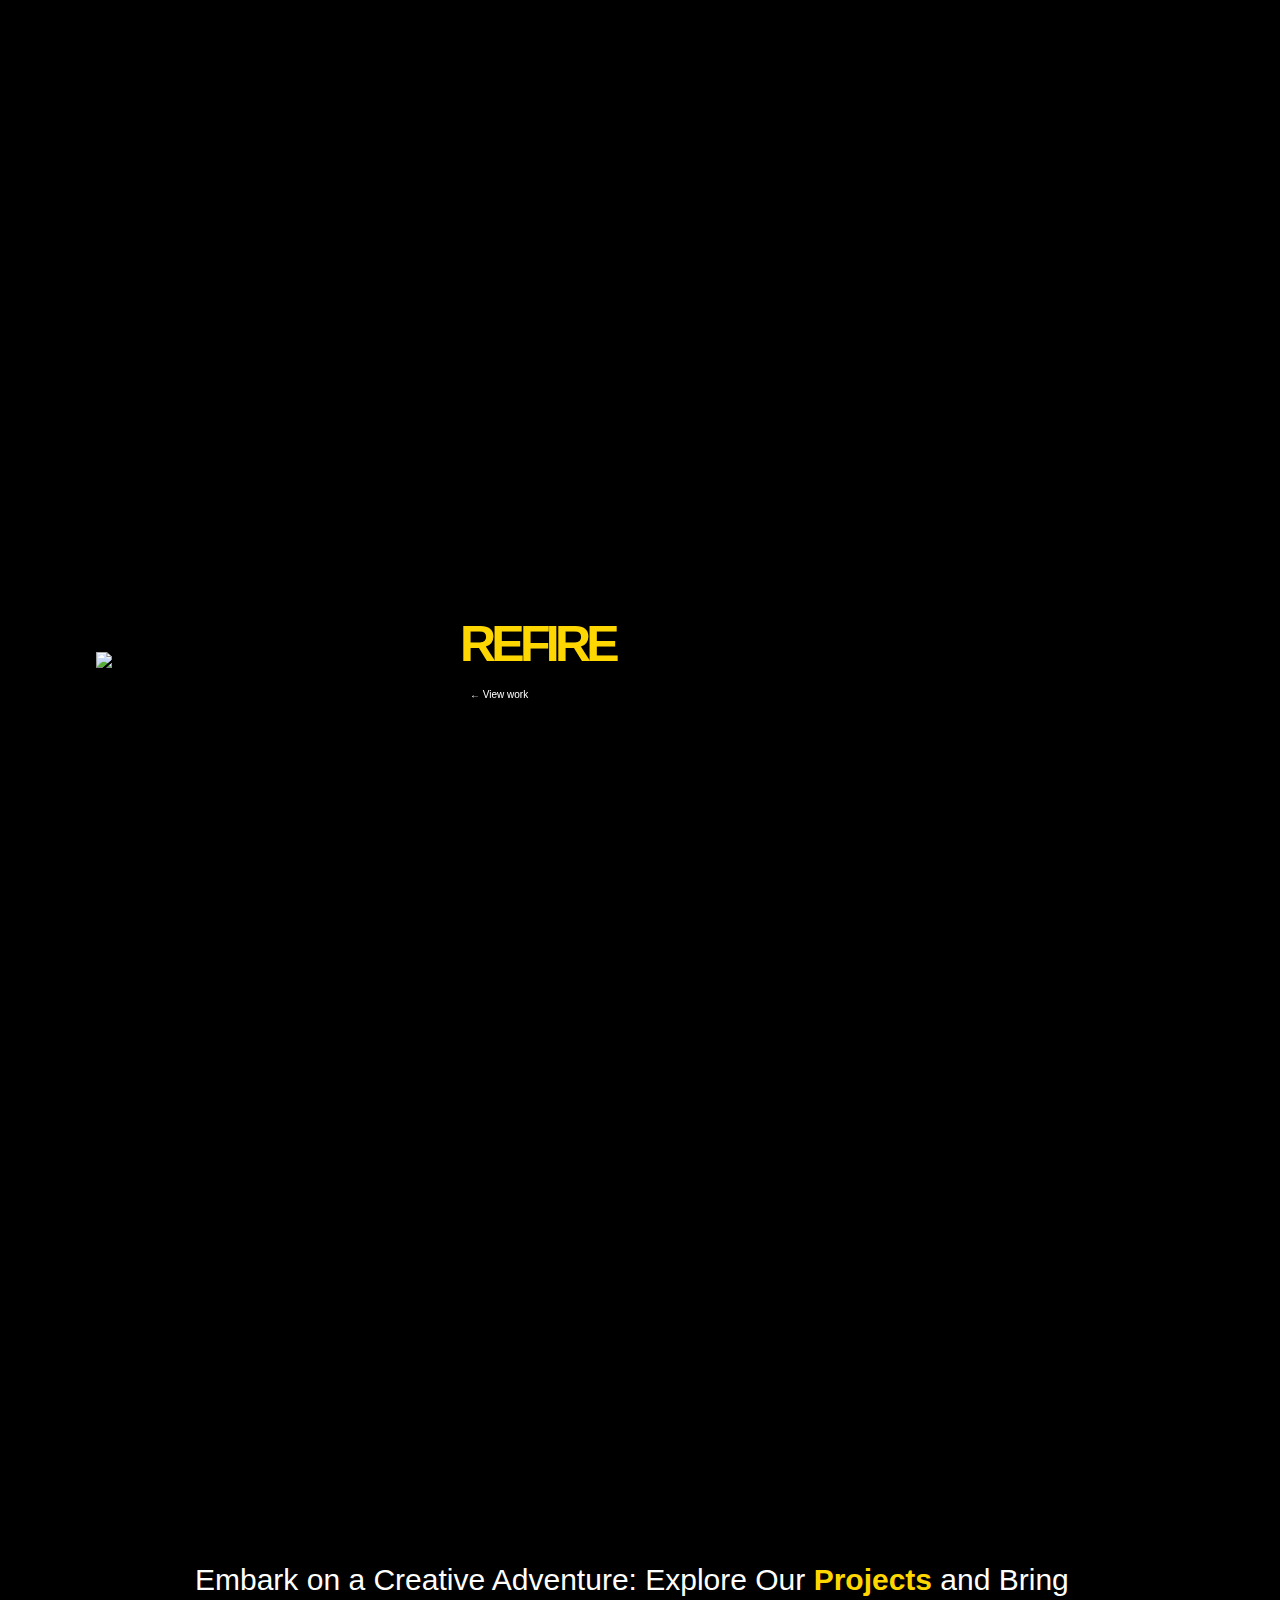
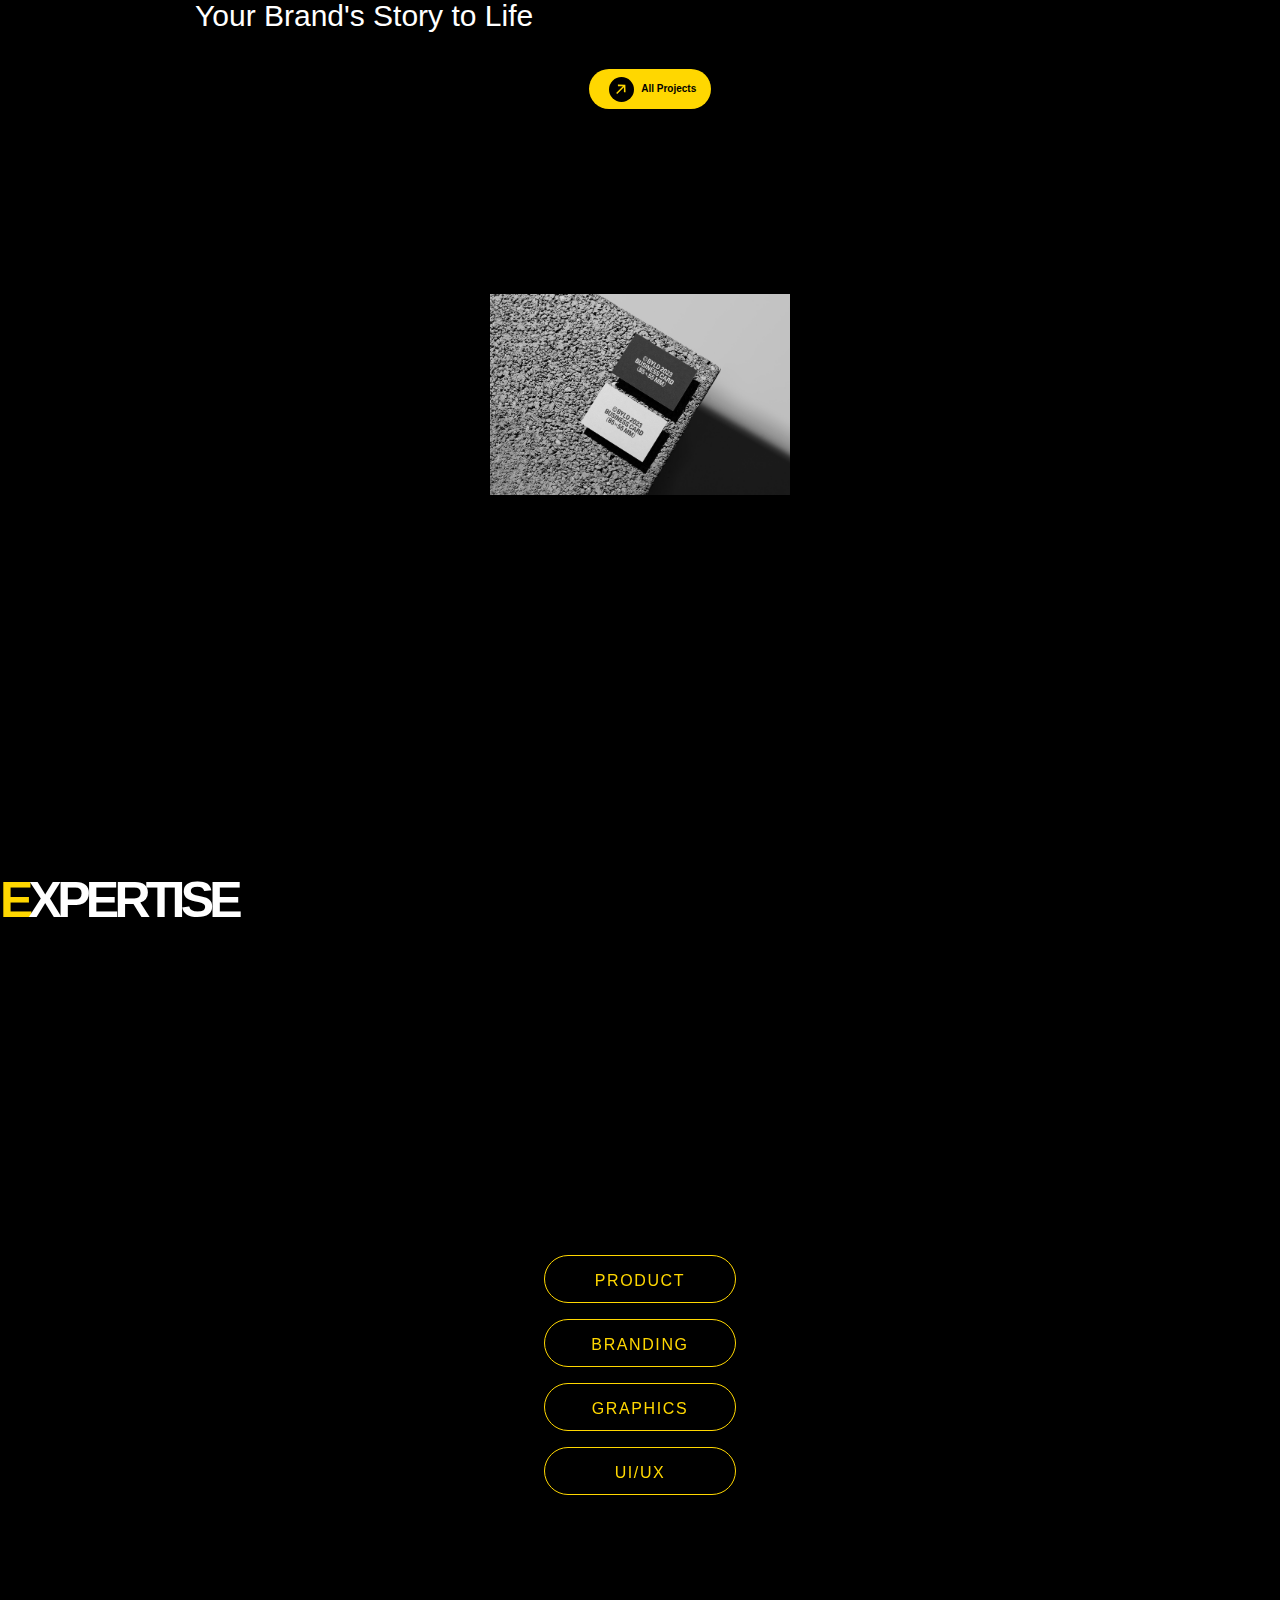
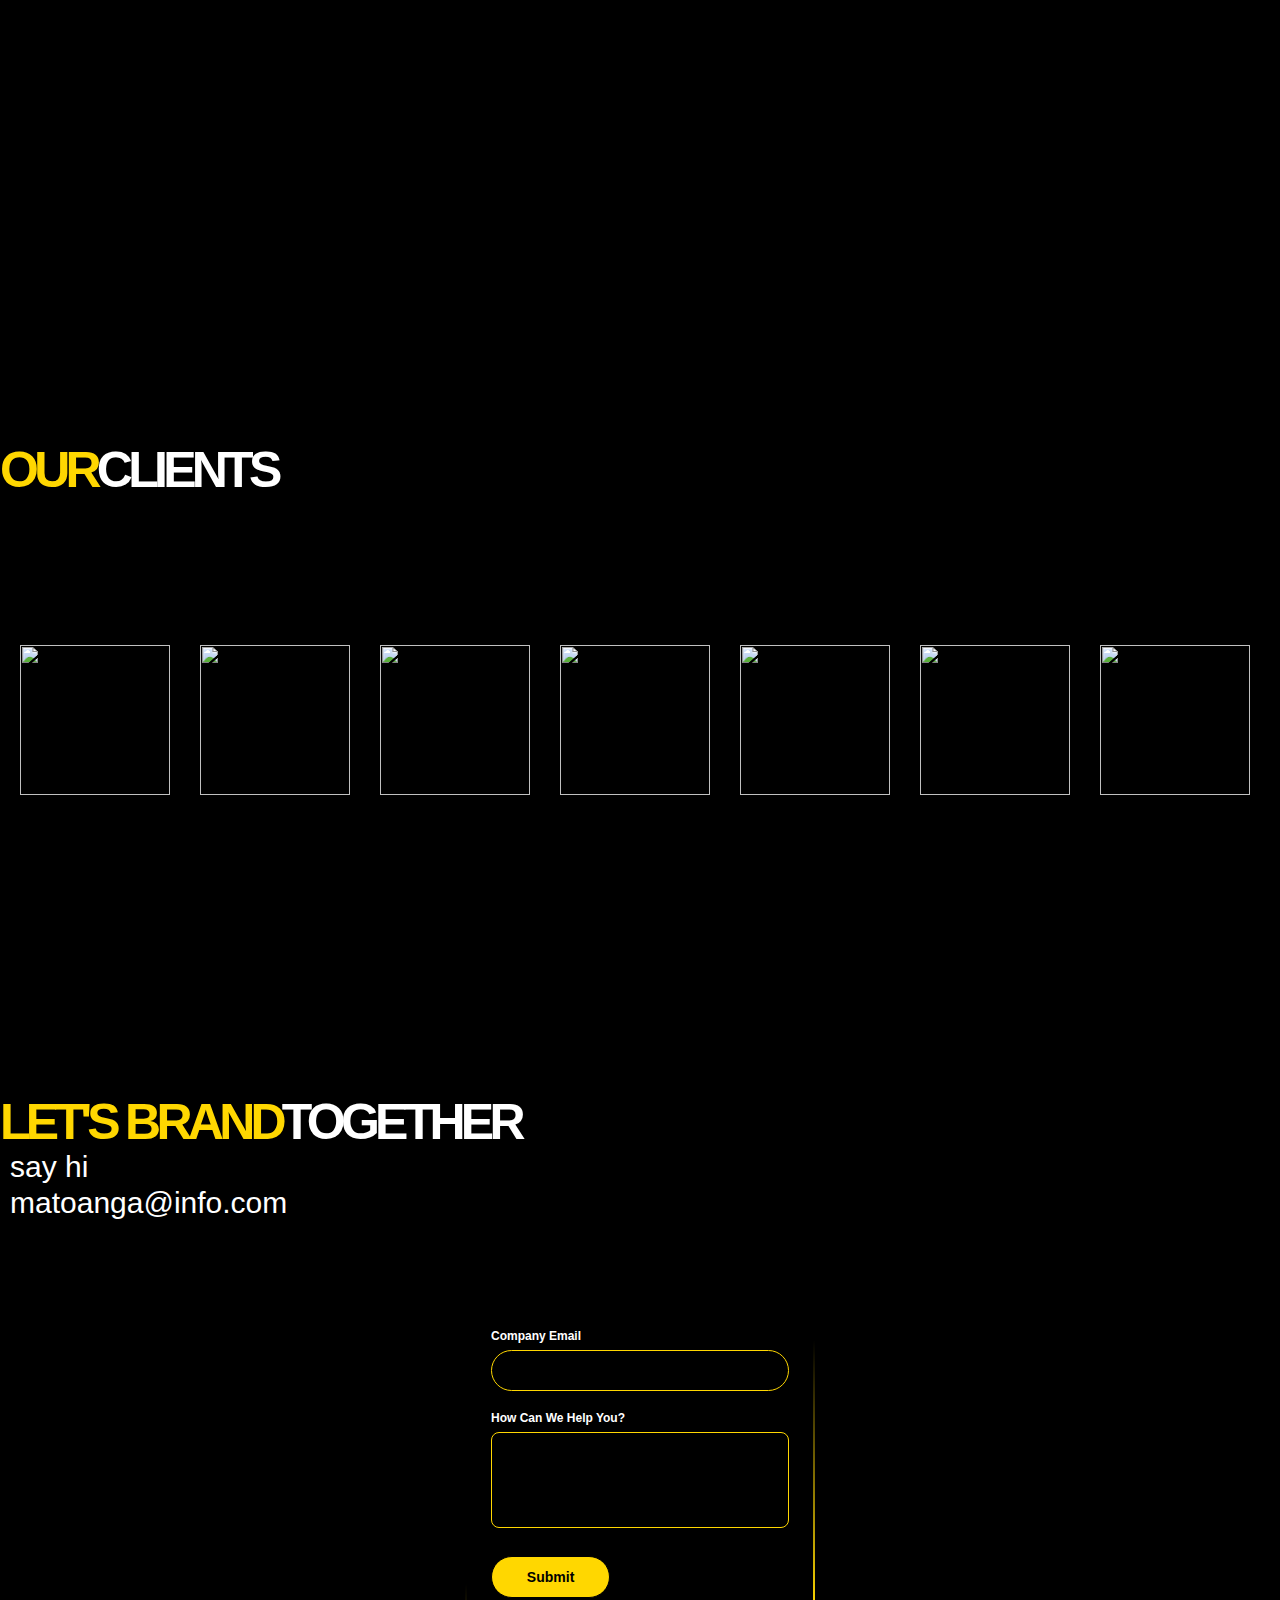
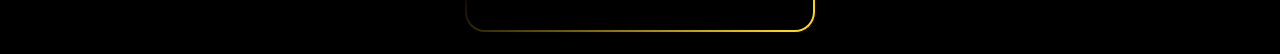
==== commit 3158a63e: "Update index.html" ====
--- a/index.html
+++ b/index.html
@@ -104,7 +104,7 @@
                     <path fill="currentColor" d="M13.376 11.552l-.264-10.44-10.44-.24.024 2.28 6.96-.048L.2 12.56l1.488 1.488 9.432-9.432-.048 6.912 2.304.024z"></path>
                 </svg>
             </span>
-            View projects
+            All Projects
         </a>
 
 				<img class="content__img spacer" src="Cardo.jpg" />
